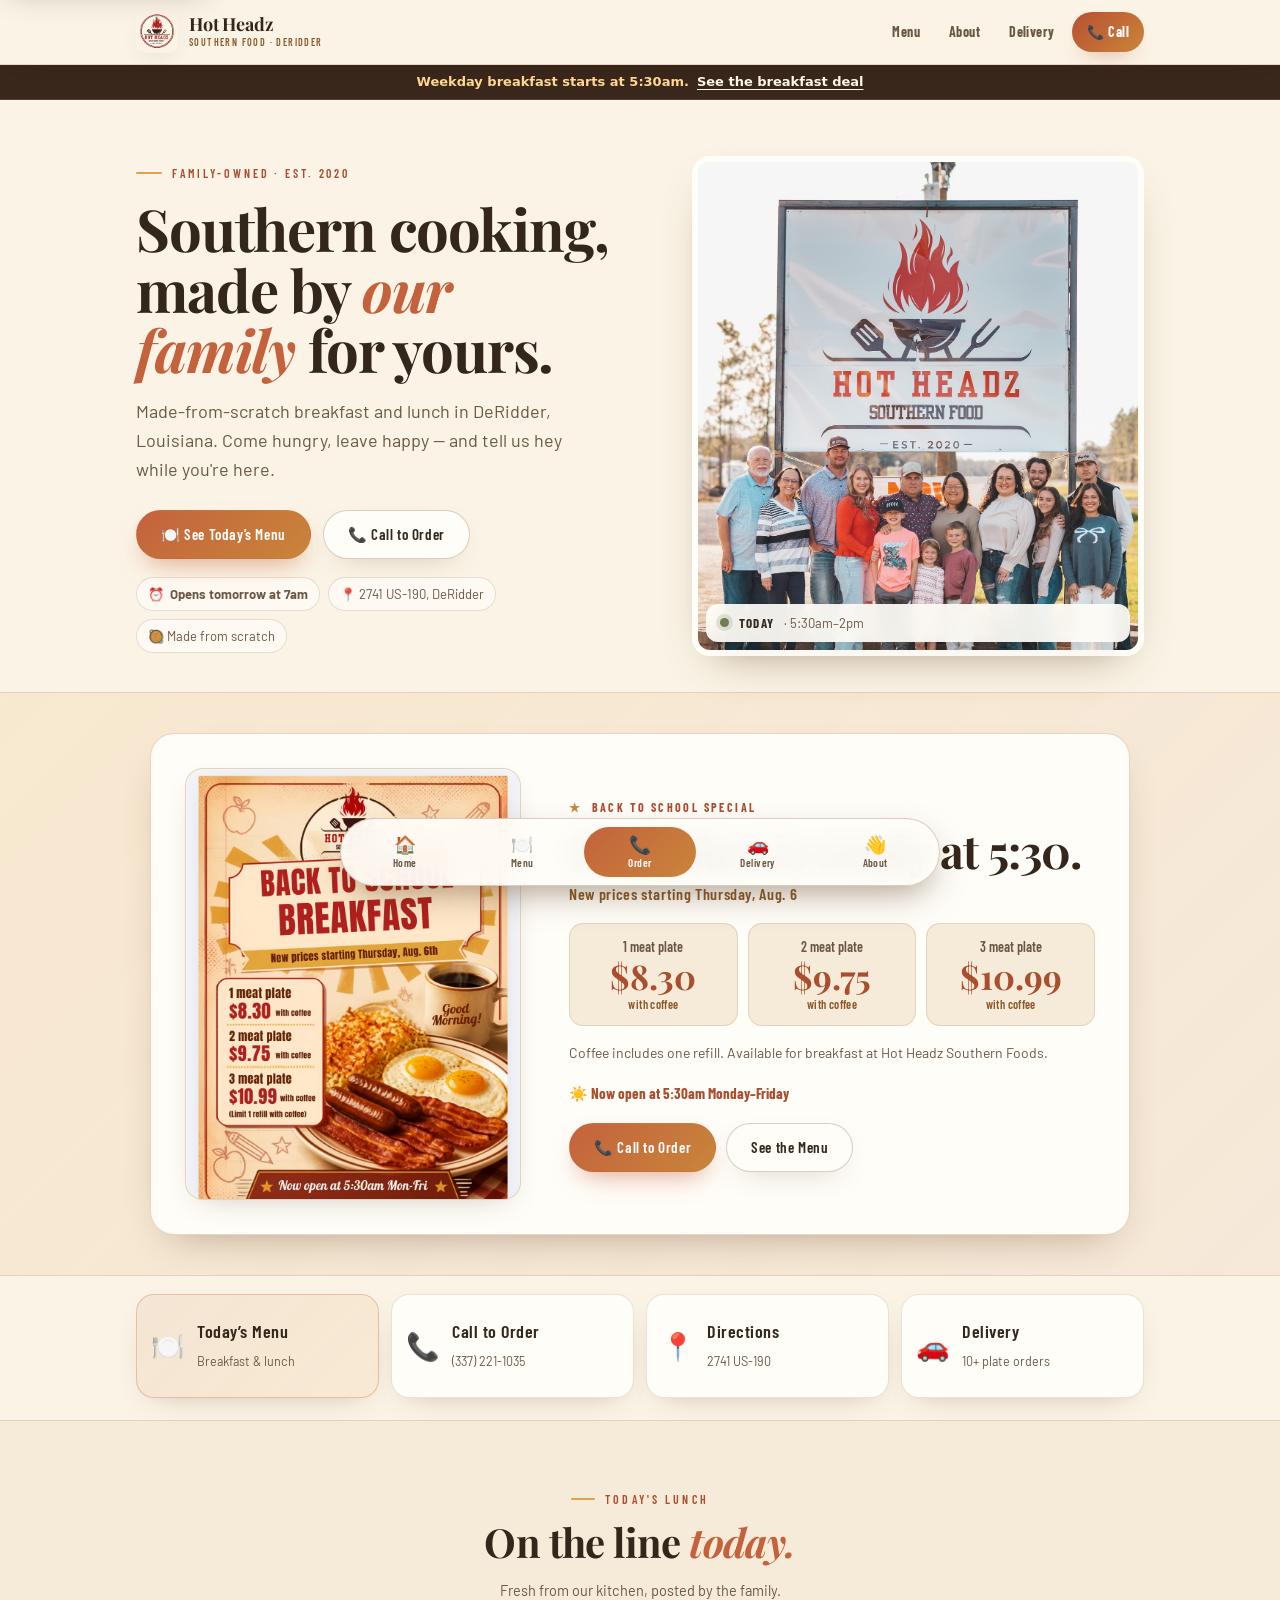
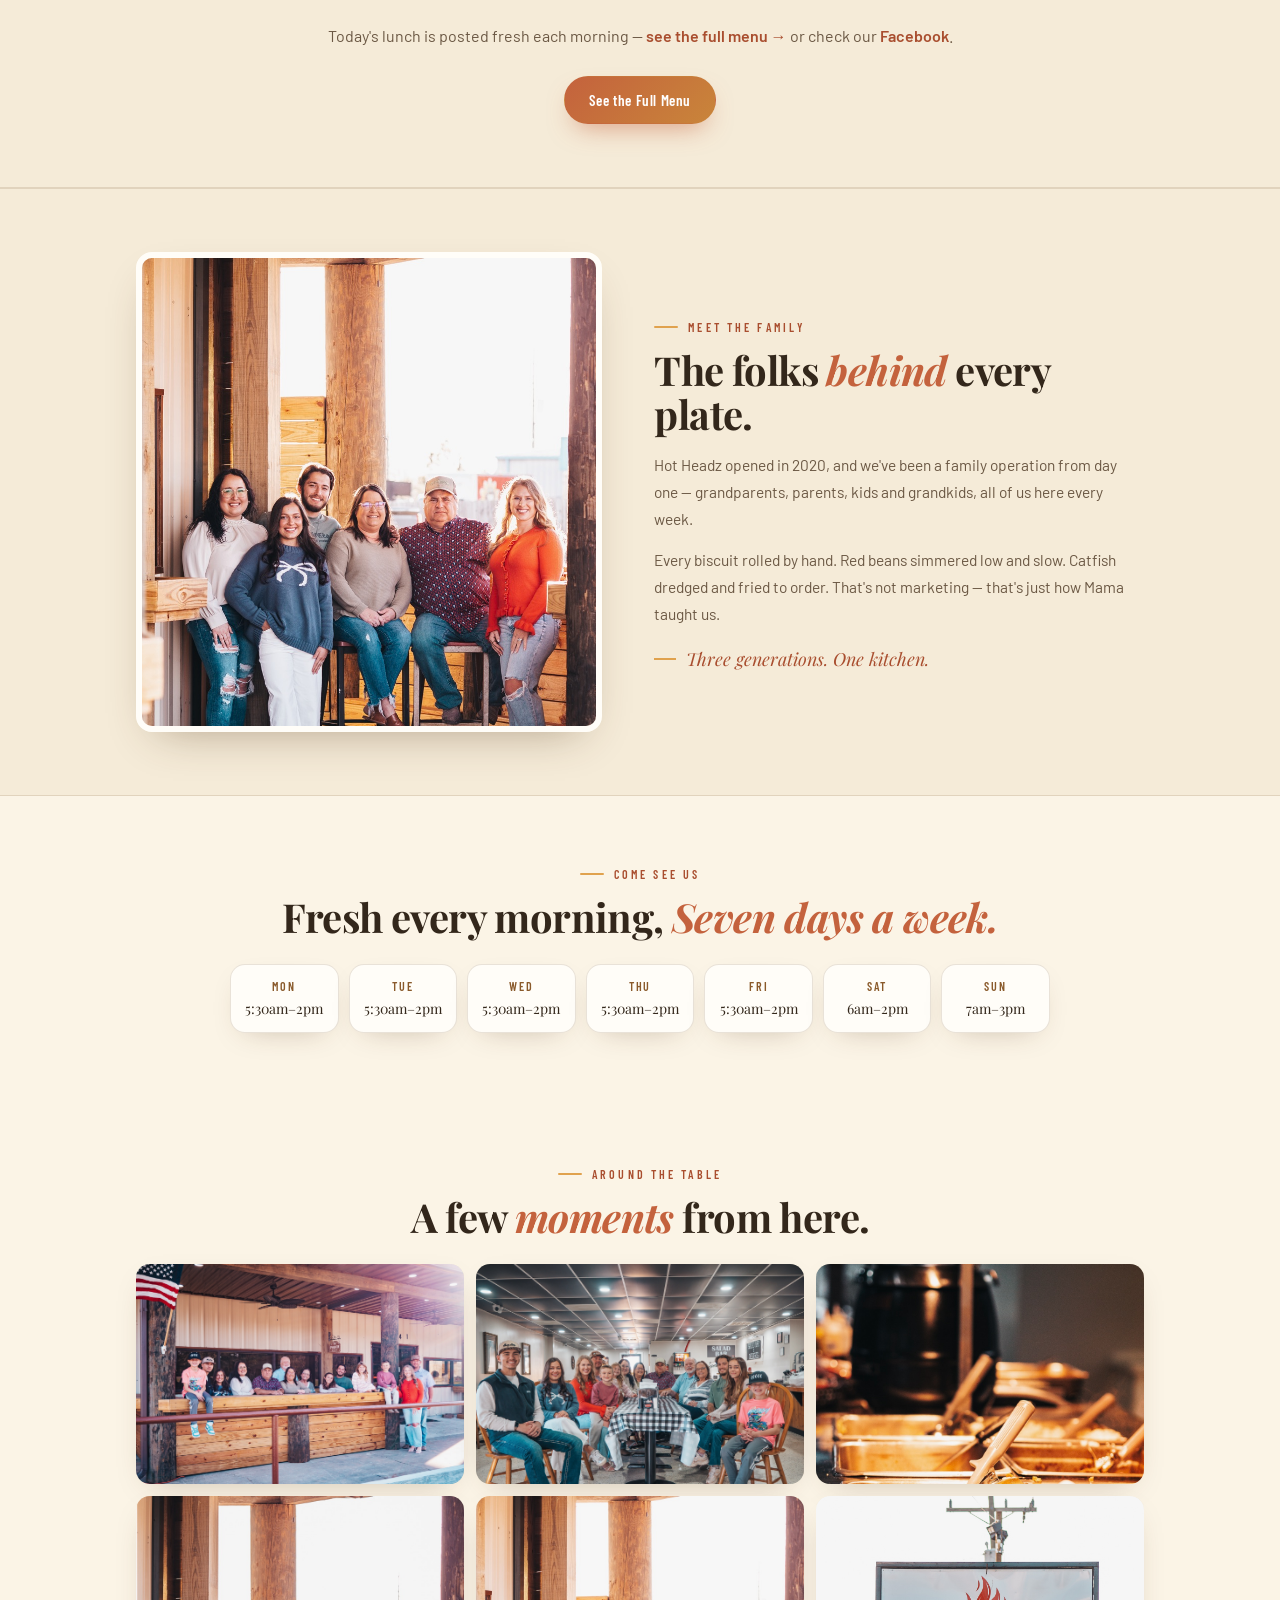
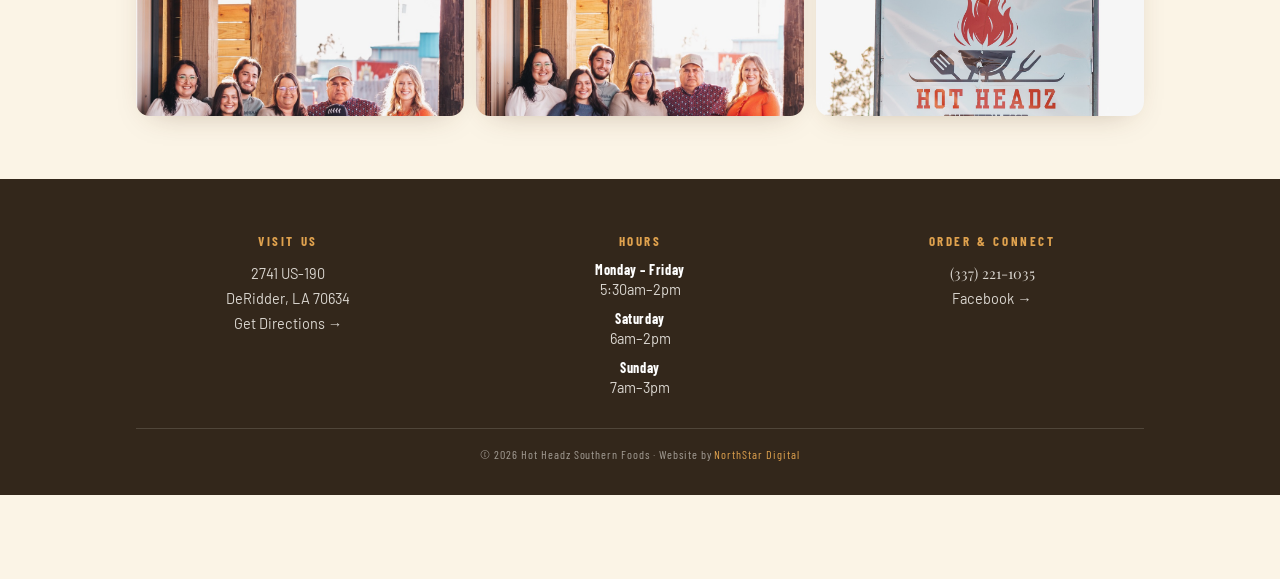
==== index.html @ 1d47f949 "Load finalized shared site styles" ====
<!DOCTYPE html>
<html lang="en">
<head>
<script src="/nsd-connect.js" data-client="fb272a86-5b9e-4199-9818-fa68efc5ccd6"></script>

<meta charset="UTF-8">
<meta name="viewport" content="width=device-width,initial-scale=1.0,viewport-fit=cover">

<title>Hot Headz Southern Foods | Breakfast & Lunch in DeRidder, LA</title>
<meta name="description" content="Family-owned Southern breakfast and lunch in DeRidder, LA. Open weekdays at 5:30am. View today’s menu or call (337) 221-1035.">
<meta name="robots" content="index, follow, max-snippet:-1, max-image-preview:large">
<link rel="canonical" href="https://www.hotheadzsouthernfoods.com/">

<meta property="og:type" content="website">
<meta property="og:site_name" content="Hot Headz Southern Foods">
<meta property="og:title" content="Hot Headz Southern Foods · DeRidder, LA">
<meta property="og:description" content="Made-from-scratch Southern breakfast and lunch. Family-owned since 2020.">
<meta property="og:url" content="https://www.hotheadzsouthernfoods.com/">
<meta property="og:image" content="https://www.hotheadzsouthernfoods.com/images/Hotheadzshare.png">

<link rel="icon" type="image/png" href="/images/HotHeadzLogo.png?v=2">
<meta name="theme-color" content="#fbf4e6">
<meta name="color-scheme" content="light only">

<script type="application/ld+json">
{
  "@context":"https://schema.org",
  "@type":"Restaurant",
  "@id":"https://www.hotheadzsouthernfoods.com/#restaurant",
  "name":"Hot Headz Southern Foods",
  "url":"https://www.hotheadzsouthernfoods.com/",
  "telephone":"+1-337-221-1035",
  "image":"https://www.hotheadzsouthernfoods.com/images/family-hero.jpg",
  "priceRange":"$$",
  "servesCuisine":["Southern","Cajun","American Breakfast"],
  "address":{"@type":"PostalAddress","streetAddress":"2741 US-190","addressLocality":"DeRidder","addressRegion":"LA","postalCode":"70634","addressCountry":"US"},
  "openingHoursSpecification":[{"@type":"OpeningHoursSpecification","dayOfWeek":["Monday","Tuesday","Wednesday","Thursday","Friday"],"opens":"05:30","closes":"14:00"},{"@type":"OpeningHoursSpecification","dayOfWeek":["Saturday"],"opens":"06:00","closes":"14:00"},{"@type":"OpeningHoursSpecification","dayOfWeek":["Sunday"],"opens":"07:00","closes":"15:00"}]
}
</script>

<link href="https://fonts.googleapis.com/css2?family=Playfair+Display:ital,wght@0,400;0,600;0,700;1,400&family=Barlow+Condensed:wght@400;500;600;700&family=Barlow:wght@300;400;500;600&display=swap" rel="stylesheet">

<style>
*,*::before,*::after{box-sizing:border-box;margin:0;padding:0;-webkit-tap-highlight-color:transparent;}
:root{
  /* Warm & light palette */
  --cream:#fbf4e6;        /* page background */
  --cream-2:#f5ebd8;      /* alt band */
  --paper:#fffdf8;        /* cards */
  --ink:#33271b;          /* primary text (deep charcoal-brown) */
  --ink-soft:#6b5844;     /* secondary text */
  --ink-faint:#a8967e;    /* muted placeholder */
  --wood:#8a5a2b;         /* warm wood */
  --honey:#e0a24e;        /* honey accent */
  --honey-deep:#c9853a;
  --terra:#c4623d;        /* soft terracotta (the "warm, not fiery" accent) */
  --terra-deep:#a94e2f;
  --leaf:#6f7d52;         /* muted southern green */
  --line:rgba(120,86,52,.16);
  --line-2:rgba(120,86,52,.28);
  --shadow:0 18px 44px -22px rgba(80,50,20,.45);
  --shadow-soft:0 10px 30px -16px rgba(80,50,20,.35);
  --serif:'Playfair Display',Georgia,serif;
  --cond:'Barlow Condensed',sans-serif;
  --body:'Barlow',sans-serif;
  --ease:cubic-bezier(.16,1,.3,1);
}
html{color-scheme:light only;}
html,body{background:var(--cream);color:var(--ink);font-family:var(--body);min-height:100vh;overflow-x:hidden;-webkit-font-smoothing:antialiased;}
body{padding-bottom:84px;} /* room for sticky bottom dock */
img{max-width:100%;display:block;}
a{color:inherit;text-decoration:none;}
em{font-style:italic;color:var(--terra);}
::selection{background:var(--honey);color:var(--ink);}

/* uniform clean background — identical on every screen size (no viewport-scaled tint) */
.warmth{display:none;}

main{position:relative;z-index:5;}
.wrap{max-width:1080px;margin:0 auto;padding:0 clamp(18px,4vw,36px);}

/* ─── STICKY TOP BAR ─── */
.topbar{position:sticky;top:0;z-index:40;background:rgba(251,244,230,.86);backdrop-filter:blur(12px);border-bottom:1px solid var(--line);}
.topbar-in{display:flex;align-items:center;justify-content:space-between;gap:14px;max-width:1080px;margin:0 auto;padding:10px clamp(18px,4vw,36px);}
.brand{display:flex;align-items:center;gap:11px;}
.brand img{width:38px;height:38px;border-radius:10px;object-fit:cover;box-shadow:var(--shadow-soft);}
.brand-name{font-family:var(--serif);font-weight:700;font-size:18px;color:var(--ink);letter-spacing:-.01em;line-height:1;}
.brand-sub{font-family:var(--cond);font-weight:500;font-size:11px;letter-spacing:.18em;text-transform:uppercase;color:var(--wood);margin-top:2px;}
.topnav{display:flex;align-items:center;gap:8px;}
.topnav a{font-family:var(--cond);font-weight:600;font-size:14px;letter-spacing:.04em;color:var(--ink-soft);padding:8px 12px;border-radius:99px;transition:all .2s var(--ease);}
.topnav a:hover{color:var(--terra-deep);background:rgba(196,98,61,.08);}
.topnav a.cta{background:linear-gradient(135deg,var(--terra),var(--honey-deep));color:#fff;box-shadow:var(--shadow-soft);}
.topnav a.cta:hover{filter:brightness(1.05);transform:translateY(-1px);}
@media(max-width:680px){.topnav a.ghost{display:none;}.brand-sub{display:none;}}

/* ─── HERO ─── */
.hero{padding:clamp(30px,6vh,64px) 0 clamp(20px,4vh,36px);}
.hero-grid{display:grid;grid-template-columns:1.05fr .95fr;gap:clamp(28px,5vw,56px);align-items:center;}
.eyebrow{display:inline-flex;align-items:center;gap:10px;font-family:var(--cond);font-weight:600;font-size:12px;letter-spacing:.24em;text-transform:uppercase;color:var(--terra-deep);margin-bottom:18px;}
.eyebrow::before{content:'';width:26px;height:2px;border-radius:2px;background:var(--honey);}
.hero h1{font-family:var(--serif);font-weight:700;font-size:clamp(34px,5.2vw,58px);line-height:1.04;letter-spacing:-.02em;color:var(--ink);margin-bottom:18px;}
.hero h1 em{color:var(--terra);}
.hero p.lede{font-size:clamp(15px,1.5vw,18px);font-weight:400;color:var(--ink-soft);line-height:1.6;max-width:46ch;margin-bottom:26px;}
.hero-cta{display:flex;flex-wrap:wrap;gap:12px;}
.btn{display:inline-flex;align-items:center;justify-content:center;gap:9px;padding:14px 24px;border-radius:99px;font-family:var(--cond);font-weight:600;font-size:15px;letter-spacing:.04em;transition:all .22s var(--ease);border:1.5px solid transparent;}
.btn.primary{background:linear-gradient(135deg,var(--terra),var(--honey-deep));color:#fff;box-shadow:0 12px 26px -10px rgba(196,98,61,.6);}
.btn.primary:hover{transform:translateY(-2px);box-shadow:0 16px 32px -10px rgba(196,98,61,.7);}
.btn.ghost{background:var(--paper);color:var(--ink);border-color:var(--line-2);box-shadow:var(--shadow-soft);}
.btn.ghost:hover{border-color:var(--terra);color:var(--terra-deep);transform:translateY(-2px);}
.hero-photo{position:relative;}
.hero-photo .frame{position:relative;border-radius:18px;overflow:hidden;background:linear-gradient(135deg,var(--cream-2),#efe2c8);height:clamp(360px,42vw,500px);box-shadow:var(--shadow);border:6px solid var(--paper);}
.hero-photo .frame img{width:100%;height:100%;object-fit:cover;}
.hero-photo .badge{position:absolute;bottom:14px;left:14px;right:14px;display:flex;align-items:center;gap:10px;background:rgba(255,253,248,.92);backdrop-filter:blur(8px);border-radius:12px;padding:11px 14px;box-shadow:var(--shadow-soft);}
.hero-photo .badge .dot{width:9px;height:9px;border-radius:50%;background:var(--leaf);box-shadow:0 0 0 4px rgba(111,125,82,.18);flex:0 0 auto;}
.hero-photo .badge b{font-family:var(--cond);font-weight:700;font-size:13px;letter-spacing:.1em;text-transform:uppercase;color:var(--ink);}
.hero-photo .badge span{font-size:13px;color:var(--ink-soft);}
@media(max-width:760px){.hero-grid{grid-template-columns:1fr;gap:26px;text-align:center;}.eyebrow{justify-content:center;}.hero p.lede{margin-left:auto;margin-right:auto;}.hero-cta{justify-content:center;}.hero-photo .frame{max-width:360px;margin:0 auto;}}

/* ─── BACK TO SCHOOL BREAKFAST ─── */
.school-promo{padding:clamp(22px,4vh,42px) 0;background:linear-gradient(135deg,rgba(224,162,78,.14),rgba(196,98,61,.08));border-top:1px solid var(--line);border-bottom:1px solid var(--line);}
.school-promo-card{display:grid;grid-template-columns:minmax(240px,.78fr) minmax(0,1.22fr);gap:clamp(24px,4vw,48px);align-items:center;max-width:1020px;margin:0 auto;background:var(--paper);border:1px solid rgba(196,98,61,.28);border-radius:24px;padding:clamp(18px,3vw,34px);box-shadow:var(--shadow);}
.school-promo-art{border-radius:18px;overflow:hidden;background:var(--cream-2);box-shadow:var(--shadow-soft);border:1px solid var(--line);}
.school-promo-art img{display:block;width:100%;height:auto;}
.school-promo-kicker{display:inline-flex;align-items:center;gap:9px;font-family:var(--cond);font-weight:700;font-size:12px;letter-spacing:.2em;text-transform:uppercase;color:var(--terra-deep);margin-bottom:12px;}
.school-promo-kicker::before{content:'★';color:var(--honey-deep);}
.school-promo-title{font-family:var(--serif);font-weight:700;font-size:clamp(30px,4vw,46px);line-height:1.04;letter-spacing:-.02em;color:var(--ink);margin-bottom:10px;}
.school-promo-start{font-family:var(--cond);font-weight:600;font-size:16px;letter-spacing:.04em;color:var(--wood);margin-bottom:20px;}
.school-promo-prices{list-style:none;display:grid;grid-template-columns:repeat(3,minmax(0,1fr));gap:10px;margin-bottom:16px;}
.school-promo-prices li{background:var(--cream-2);border:1px solid var(--line);border-radius:14px;padding:14px 10px;text-align:center;}
.school-promo-prices span{display:block;font-family:var(--cond);font-weight:600;font-size:14px;color:var(--ink-soft);}
.school-promo-prices strong{display:block;font-family:var(--serif);font-size:clamp(25px,3vw,34px);line-height:1.05;color:var(--terra-deep);margin:4px 0 2px;}
.school-promo-prices small{display:block;font-family:var(--cond);font-weight:600;font-size:12px;letter-spacing:.03em;color:var(--wood);}
.school-promo-note{font-size:14px;line-height:1.6;color:var(--ink-soft);margin-bottom:18px;}
.school-promo-hours{display:inline-flex;align-items:center;gap:8px;font-family:var(--cond);font-weight:700;font-size:15px;color:var(--terra-deep);margin-bottom:20px;}
.school-promo-actions{display:flex;flex-wrap:wrap;gap:10px;}
@media(max-width:760px){.school-promo-card{grid-template-columns:1fr;text-align:center;}.school-promo-art{max-width:380px;margin:0 auto;}.school-promo-prices{grid-template-columns:1fr;}.school-promo-actions{justify-content:center;}.school-promo-hours{justify-content:center;}}

/* ─── QUICK ACTIONS (easy nav) ─── */
.quick{padding:clamp(18px,3vh,30px) 0;}
.quick-grid{display:grid;grid-template-columns:repeat(5,1fr);gap:12px;}
.quick-card{display:flex;flex-direction:column;align-items:center;gap:8px;text-align:center;background:var(--paper);border:1px solid var(--line);border-radius:16px;padding:18px 10px;box-shadow:var(--shadow-soft);transition:all .22s var(--ease);}
.quick-card:hover{transform:translateY(-3px);border-color:var(--honey);box-shadow:var(--shadow);}
.quick-ic{font-size:26px;line-height:1;}
.quick-tx{font-family:var(--cond);font-weight:600;font-size:14px;letter-spacing:.03em;color:var(--ink);}
.quick-card.feature{background:linear-gradient(135deg,rgba(196,98,61,.1),rgba(224,162,78,.12));border-color:rgba(196,98,61,.3);}
@media(max-width:760px){.quick-grid{grid-template-columns:repeat(3,1fr);}}
@media(max-width:420px){.quick-grid{grid-template-columns:repeat(2,1fr);}}

/* ─── SECTION HELPERS ─── */
.band{padding:clamp(42px,7vh,78px) 0;}
.band.alt{background:var(--cream-2);border-top:1px solid var(--line);border-bottom:1px solid var(--line);}
.section-eye{display:inline-flex;align-items:center;gap:10px;font-family:var(--cond);font-weight:600;font-size:12px;letter-spacing:.26em;text-transform:uppercase;color:var(--terra-deep);margin-bottom:14px;}
.section-eye::before{content:'';width:24px;height:2px;border-radius:2px;background:var(--honey);}
.section-h{font-family:var(--serif);font-weight:700;font-size:clamp(26px,3.6vw,40px);line-height:1.08;letter-spacing:-.015em;color:var(--ink);margin-bottom:16px;}
.section-h em{color:var(--terra);}

/* ─── MEET THE FAMILY ─── */
.family-grid{display:grid;grid-template-columns:1fr 1.05fr;gap:clamp(28px,5vw,52px);align-items:center;}
.photo-frame{position:relative;border-radius:16px;overflow:hidden;background:linear-gradient(135deg,var(--cream-2),#efe2c8);height:clamp(360px,40vw,480px);box-shadow:var(--shadow);border:6px solid var(--paper);}
.photo-frame img{width:100%;height:100%;object-fit:cover;}
.family-body p{font-size:15.5px;color:var(--ink-soft);line-height:1.75;margin-bottom:14px;}
.family-tag{display:inline-flex;align-items:center;gap:10px;margin-top:6px;font-family:var(--serif);font-style:italic;font-size:18px;color:var(--terra-deep);}
.family-tag::before{content:'';width:22px;height:2px;background:var(--honey);}
@media(max-width:760px){.family-grid{grid-template-columns:1fr;gap:26px;text-align:center;}.section-eye{justify-content:center;}.photo-frame{max-width:340px;margin:0 auto;}.family-tag{justify-content:center;}}

/* ─── HOURS ─── */
.hours-head{text-align:center;margin-bottom:26px;}
.hours-head .section-eye{justify-content:center;}
.hours-grid{display:grid;grid-template-columns:repeat(7,1fr);gap:10px;max-width:820px;margin:0 auto;}
.hcell{background:var(--paper);border:1px solid var(--line);border-radius:13px;padding:14px 6px;text-align:center;box-shadow:var(--shadow-soft);}
.hcell .d{font-family:var(--cond);font-weight:600;font-size:12px;letter-spacing:.16em;text-transform:uppercase;color:var(--wood);margin-bottom:6px;}
.hcell .t{font-family:var(--serif);font-size:15px;color:var(--ink);}
.hcell.closed{background:transparent;box-shadow:none;}
.hcell.closed .t{color:var(--ink-faint);}
@media(max-width:680px){.hours-grid{grid-template-columns:repeat(2,1fr);}}

/* ─── MENU PREVIEW ─── */
.preview-head{text-align:center;max-width:560px;margin:0 auto 34px;}
.preview-head .section-eye{justify-content:center;}
.preview-grid{display:grid;grid-template-columns:repeat(auto-fit,minmax(230px,1fr));gap:16px;}
.dish{background:var(--paper);border:1px solid var(--line);border-radius:16px;padding:22px;box-shadow:var(--shadow-soft);transition:all .25s var(--ease);}
.dish:hover{transform:translateY(-3px);border-color:var(--honey);box-shadow:var(--shadow);}
.dish .ic{font-size:28px;margin-bottom:12px;display:block;}
.dish h3{font-family:var(--serif);font-weight:600;font-size:20px;color:var(--ink);margin-bottom:6px;}
.dish h3 em{color:var(--terra);}
.dish p{font-size:13.5px;color:var(--ink-soft);line-height:1.6;}
.dish .pill{display:inline-block;margin-top:12px;font-family:var(--cond);font-weight:600;font-size:11px;letter-spacing:.14em;text-transform:uppercase;color:var(--terra-deep);background:rgba(196,98,61,.1);border:1px solid rgba(196,98,61,.28);padding:4px 10px;border-radius:99px;}
.preview-cta{text-align:center;margin-top:30px;}
/* Today's specials (live) */
.specials-wrap{display:grid;grid-template-columns:1fr 1fr;gap:16px;max-width:880px;margin:0 auto;}
.spec-col{background:var(--paper);border:1px solid var(--line);border-radius:16px;padding:24px;box-shadow:var(--shadow-soft);}
.spec-col h3{font-family:var(--cond);font-weight:700;font-size:13px;letter-spacing:.18em;text-transform:uppercase;color:var(--terra-deep);margin-bottom:14px;display:flex;align-items:center;gap:8px;}
.spec-col ul{list-style:none;}
.spec-col li{font-family:var(--serif);font-size:17px;color:var(--ink);padding:8px 0;border-bottom:1px solid var(--line);}
.spec-col li:last-child{border-bottom:none;}
.spec-col li small{display:block;font-family:var(--body);font-size:12.5px;color:var(--ink-soft);margin-top:2px;}
.spec-crawfish{grid-column:1/-1;text-align:center;margin-top:4px;font-family:var(--cond);font-weight:700;letter-spacing:.06em;color:var(--terra-deep);background:rgba(196,98,61,.1);border:1px solid rgba(196,98,61,.28);border-radius:99px;padding:10px 16px;}
@media(max-width:680px){.specials-wrap{grid-template-columns:1fr;}}

/* ─── GALLERY ─── */
.gallery{display:grid;grid-template-columns:repeat(3,1fr);gap:12px;}
.gtile{position:relative;border-radius:14px;overflow:hidden;background:linear-gradient(135deg,var(--cream-2),#efe2c8);box-shadow:var(--shadow-soft);height:clamp(150px,20vw,220px);}
.gtile img{width:100%;height:100%;object-fit:cover;transition:transform .6s var(--ease);}
.gtile:hover img{transform:scale(1.06);}
@media(max-width:760px){.gallery{grid-template-columns:repeat(2,1fr);}}

/* ─── FOOTER ─── */
.foot{background:var(--ink);color:rgba(255,253,248,.86);padding:clamp(36px,6vh,56px) 0 26px;}
.foot-grid{display:grid;grid-template-columns:repeat(3,1fr);gap:clamp(24px,4vw,48px);text-align:center;}
.foot-col h4{font-family:var(--cond);font-weight:700;font-size:13px;letter-spacing:.2em;text-transform:uppercase;color:var(--honey);margin-bottom:12px;}
.foot-col p,.foot-col a{font-size:14.5px;line-height:1.7;color:rgba(255,253,248,.82);}
.hours-stack{display:grid;gap:10px;justify-items:center;}
.hours-block{display:grid;gap:1px;text-align:center;}
.hours-block strong{display:block;font-family:var(--cond);font-size:14px;font-weight:700;letter-spacing:.04em;color:inherit;}
.hours-block span{display:block;font-size:14.5px;line-height:1.45;color:inherit;}
.foot .hours-block strong{color:#fff;}
.foot .hours-block span{color:rgba(255,253,248,.82);}
.foot-col a:hover{color:var(--honey);}
.foot-phone{font-family:var(--serif);font-size:20px;color:#fff;}
.foot-bottom{border-top:1px solid rgba(255,253,248,.14);margin-top:30px;padding-top:18px;text-align:center;font-family:var(--cond);font-size:12px;letter-spacing:.08em;color:rgba(255,253,248,.55);}
.foot-bottom a{color:var(--honey);}
@media(max-width:680px){.foot-grid{grid-template-columns:1fr;gap:26px;}}

/* ─── STICKY BOTTOM DOCK (always-visible nav) ─── */
.dock{position:fixed;left:50%;bottom:14px;transform:translateX(-50%);z-index:50;display:flex;gap:6px;width:min(600px,calc(100vw - 24px));background:rgba(255,253,248,.92);backdrop-filter:blur(14px);border:1px solid var(--line-2);border-radius:99px;padding:8px;box-shadow:0 14px 34px -10px rgba(80,50,20,.5);}
.dock a{flex:1 1 0;display:flex;flex-direction:column;align-items:center;gap:3px;padding:8px 4px;border-radius:99px;color:var(--ink-soft);transition:all .18s var(--ease);min-width:0;}
.dock a:hover{background:rgba(196,98,61,.08);color:var(--terra-deep);}
.dock a.cta{background:linear-gradient(135deg,var(--terra),var(--honey-deep));color:#fff;}
.dock .ic{font-size:18px;line-height:1;}
.dock .tx{font-family:var(--cond);font-weight:600;font-size:11px;letter-spacing:.04em;white-space:nowrap;}
@media(max-width:380px){.dock .tx{font-size:10px;}}

/* page-load rise */
@keyframes rise{from{opacity:0;transform:translateY(14px);}to{opacity:1;transform:translateY(0);}}
.hero .eyebrow{animation:rise .8s var(--ease) .05s both;}
.hero h1{animation:rise .9s var(--ease) .15s both;}
.hero p.lede{animation:rise .9s var(--ease) .28s both;}
.hero-cta{animation:rise .9s var(--ease) .4s both;}
.hero-photo{animation:rise 1s var(--ease) .2s both;}
@media(prefers-reduced-motion:reduce){*{animation:none!important;transition:none!important;}}
</style>
<link rel="manifest" href="/manifest.webmanifest">
<link rel="stylesheet" href="/site-refresh.css?v=20260805b">
<script defer src="/site-refresh.js?v=20260805"></script>
</head>
<body class="hh-refresh hh-home">

<a class="hh-skip-link" href="#mainContent">Skip to main content</a>
<div class="warmth" aria-hidden="true"></div>

<!-- ─── TOP BAR ─── -->
<header class="topbar">
  <div class="topbar-in">
    <a class="brand" href="/" aria-label="Hot Headz Southern Foods home">
      <img src="/images/HotHeadzLogo.png?v=2" alt="Hot Headz logo">
      <span>
        <span class="brand-name">Hot Headz</span>
        <span class="brand-sub">Southern Food · DeRidder</span>
      </span>
    </a>
    <nav class="topnav" aria-label="Primary">
      <a class="ghost" href="/menu">Menu</a>
      <a class="ghost" href="/about">About</a>
      <a class="ghost" href="/delivery">Delivery</a>
      <a class="cta" href="tel:+13372211035">📞 Call</a>
    </nav>
  </div>
</header>
<div class="hh-announcement" role="status"><strong>Weekday breakfast starts at 5:30am.</strong> <a href="/menu">See the breakfast deal</a></div>

<main id="mainContent">

  <!-- ─── HERO ─── -->
  <section class="hero">
    <div class="wrap hero-grid">
      <div class="hero-copy">
        <span class="eyebrow">Family-Owned · Est. 2020</span>
        <h1>Southern cooking,<br>made by <em>our family</em> for yours.</h1>
        <p class="lede">Made-from-scratch breakfast and lunch in DeRidder, Louisiana. Come hungry, leave happy — and tell us hey while you're here.</p>
        <div class="hero-cta">
          <a class="btn primary" href="/menu">🍽️ See Today’s Menu</a>
          <a class="btn ghost" href="tel:+13372211035">📞 Call to Order</a>
        </div>
        <div class="hero-trust" aria-label="Restaurant details">
          <span>⏰ <b data-hh-status>Open weekdays at 5:30am</b></span>
          <span>📍 2741 US-190, DeRidder</span>
          <span>🥘 Made from scratch</span>
        </div>
      </div>
      <div class="hero-photo">
        <div class="frame">
          <img src="/images/family-hero.jpg?v=2" alt="The Hot Headz family together in front of their Southern Food sign in DeRidder, Louisiana" loading="eager">
        </div>
        <div class="badge">
          <span class="dot"></span>
          <b id="badgeLabel">Today</b>
          <span id="badgeHours">· 5:30am–2pm</span>
        </div>
      </div>
    </div>
  </section>

  <!-- ─── BACK TO SCHOOL BREAKFAST ─── -->
  <section class="school-promo" data-hh-promo="backToSchoolBreakfast" aria-labelledby="schoolPromoTitle">
    <div class="wrap">
      <div class="school-promo-card">
        <figure class="school-promo-art">
          <img src="/images/back-to-school-breakfast.svg?v=1" alt="Back to School Breakfast at Hot Headz: one meat plate $8.30, two meat plate $9.75, or three meat plate $10.99, each with coffee" loading="eager">
        </figure>
        <div class="school-promo-copy">
          <span class="school-promo-kicker">Back to School Special</span>
          <h2 class="school-promo-title" id="schoolPromoTitle">Breakfast is ready at 5:30.</h2>
          <p class="school-promo-start">New prices starting <time datetime="2026-08-06">Thursday, Aug. 6</time></p>
          <ul class="school-promo-prices" aria-label="Back to School Breakfast prices">
            <li><span>1 meat plate</span><strong>$8.30</strong><small>with coffee</small></li>
            <li><span>2 meat plate</span><strong>$9.75</strong><small>with coffee</small></li>
            <li><span>3 meat plate</span><strong>$10.99</strong><small>with coffee</small></li>
          </ul>
          <p class="school-promo-note">Coffee includes one refill. Available for breakfast at Hot Headz Southern Foods.</p>
          <p class="school-promo-hours">☀️ Now open at 5:30am Monday–Friday</p>
          <div class="school-promo-actions">
            <a class="btn primary" href="tel:+13372211035">📞 Call to Order</a>
            <a class="btn ghost" href="/menu">See the Menu</a>
          </div>
        </div>
      </div>
    </div>
  </section>

  <!-- ─── QUICK ACTIONS ─── -->
  <section class="quick" aria-label="Quick actions">
    <div class="wrap quick-grid">
      <a class="quick-card feature" href="/menu"><span class="quick-ic">🍽️</span><span class="quick-tx">Today’s Menu</span><span class="quick-sub">Breakfast & lunch</span></a>
      <a class="quick-card" href="tel:+13372211035"><span class="quick-ic">📞</span><span class="quick-tx">Call to Order</span><span class="quick-sub">(337) 221-1035</span></a>
      <a class="quick-card" href="https://maps.google.com/?q=2741+US-190+DeRidder+LA+70634" target="_blank" rel="noopener"><span class="quick-ic">📍</span><span class="quick-tx">Directions</span><span class="quick-sub">2741 US-190</span></a>
      <a class="quick-card" href="/delivery"><span class="quick-ic">🚗</span><span class="quick-tx">Delivery</span><span class="quick-sub">10+ plate orders</span></a>
    </div>
  </section>

  <!-- ─── TODAY'S SPECIALS (live from Supabase lunch_dates) ─── -->
  <section class="band alt">
    <div class="wrap">
      <div class="preview-head">
        <span class="section-eye" id="specialsEyebrow">Today's Lunch</span>
        <h2 class="section-h">On the line <em>today.</em></h2>
        <p id="specialsDate" style="color:var(--ink-soft);font-size:14.5px;line-height:1.6;">Fresh from our kitchen, posted by the family.</p>
      </div>
      <div id="specials" class="specials-wrap">
        <p class="spec-loading" style="grid-column:1/-1;text-align:center;color:var(--ink-soft);">Loading today's specials… <a href="/menu" style="color:var(--terra-deep);font-weight:600;">see the full menu →</a></p>
      </div>
      <div class="preview-cta"><a class="btn primary" href="/menu">See the Full Menu</a></div>
    </div>
  </section>

  <!-- ─── MEET THE FAMILY ─── -->
  <section class="band alt">
    <div class="wrap family-grid">
      <div class="photo-frame">
        <img src="/images/family-owners.jpg?v=2" alt="The family owners of Hot Headz Southern Foods" loading="lazy">
      </div>
      <div class="family-text">
        <span class="section-eye">Meet the Family</span>
        <h2 class="section-h">The folks <em>behind</em> every plate.</h2>
        <div class="family-body">
          <p>Hot Headz opened in 2020, and we've been a family operation from day one — grandparents, parents, kids and grandkids, all of us here every week.</p>
          <p>Every biscuit rolled by hand. Red beans simmered low and slow. Catfish dredged and fried to order. That's not marketing — that's just how Mama taught us.</p>
        </div>
        <span class="family-tag">Three generations. One kitchen.</span>
      </div>
    </div>
  </section>

  <!-- ─── HOURS ─── -->
  <section class="band">
    <div class="wrap">
      <div class="hours-head">
        <span class="section-eye">Come See Us</span>
        <h2 class="section-h">Fresh every morning, <em>Seven days a week.</em></h2>
      </div>
      <div class="hours-grid" id="hoursGrid">
        <div class="hcell"><div class="d">Mon</div><div class="t">5:30am–2pm</div></div>
        <div class="hcell"><div class="d">Tue</div><div class="t">5:30am–2pm</div></div>
        <div class="hcell"><div class="d">Wed</div><div class="t">5:30am–2pm</div></div>
        <div class="hcell"><div class="d">Thu</div><div class="t">5:30am–2pm</div></div>
        <div class="hcell"><div class="d">Fri</div><div class="t">5:30am–2pm</div></div>
        <div class="hcell"><div class="d">Sat</div><div class="t">6am–2pm</div></div>
        <div class="hcell"><div class="d">Sun</div><div class="t">7am–3pm</div></div>
      </div>
    </div>
  </section>

  <!-- ─── GALLERY ─── -->
  <section class="band">
    <div class="wrap">
      <div class="hours-head">
        <span class="section-eye">Around the Table</span>
        <h2 class="section-h">A few <em>moments</em> from here.</h2>
      </div>
      <div class="gallery">
        <div class="gtile"><img src="/images/family-porch.jpg?v=2" alt="The Hot Headz family gathered on the porch with the American flag" loading="lazy"></div>
        <div class="gtile"><img src="/images/interior-dining.jpg?v=2" alt="Family gathered at a table inside the Hot Headz dining room" loading="lazy"></div>
        <div class="gtile"><img src="/images/food-buffet.jpg?v=2" alt="The Hot Headz buffet line of fresh Southern food" loading="lazy"></div>
        <div class="gtile"><img src="/images/family-group.jpg?v=2" alt="The family under the Hot Headz porch in the evening light" loading="lazy"></div>
        <div class="gtile"><img src="/images/family-owners.jpg?v=2" alt="The owners of Hot Headz" loading="lazy"></div>
        <div class="gtile"><img src="/images/family-hero.jpg?v=2" alt="The whole family at the Hot Headz sign" loading="lazy"></div>
      </div>
    </div>
  </section>

  <!-- ─── FOOTER ─── -->
  <footer class="foot">
    <div class="wrap">
      <div class="foot-grid">
        <div class="foot-col">
          <h4>Visit Us</h4>
          <p>2741 US-190<br>DeRidder, LA 70634</p>
          <p><a href="https://maps.google.com/?q=2741+US-190+DeRidder+LA+70634" target="_blank" rel="noopener">Get Directions →</a></p>
        </div>
        <div class="foot-col">
          <h4>Hours</h4>
          <div id="footHours" class="hours-stack">
            <div class="hours-block"><strong>Monday – Friday</strong><span>5:30am–2pm</span></div>
            <div class="hours-block"><strong>Saturday</strong><span>6am–2pm</span></div>
            <div class="hours-block"><strong>Sunday</strong><span>7am–3pm</span></div>
          </div>
        </div>
        <div class="foot-col">
          <h4>Order &amp; Connect</h4>
          <p><a class="foot-phone" href="tel:+13372211035">(337) 221-1035</a></p>
          <p><a href="https://www.facebook.com/people/Hot-Headz-Southern-Foods/100064025473003/" target="_blank" rel="noopener">Facebook →</a></p>
        </div>
      </div>
      <div class="foot-bottom">© <span id="hhSecret" data-hh-year>2026</span> Hot Headz Southern Foods · Website by <a href="https://www.northstardigitalweb.com" target="_blank" rel="noopener">NorthStar Digital</a></div>
    </div>
  </footer>

</main>

<!-- ─── STICKY BOTTOM DOCK ─── -->
<nav class="dock" aria-label="Quick navigation">
  <a href="/"><span class="ic">🏠</span><span class="tx">Home</span></a>
  <a href="/menu"><span class="ic">🍽️</span><span class="tx">Menu</span></a>
  <a class="cta" href="tel:+13372211035"><span class="ic">📞</span><span class="tx">Order</span></a>
  <a href="/delivery"><span class="ic">🚗</span><span class="tx">Delivery</span></a>
  <a href="/about"><span class="ic">👋</span><span class="tx">About</span></a>
</nav>

<!-- Live hours from Supabase (single source of truth — edited in the fb-editor) -->
<script>
(function(){
  var URL="https://zgqjzgonwvkxfbdseieg.supabase.co/rest/v1/menu_defaults?key=eq.hours&select=value";
  var KEY="eyJhbGciOiJIUzI1NiIsInR5cCI6IkpXVCJ9.eyJpc3MiOiJzdXBhYmFzZSIsInJlZiI6InpncWp6Z29ud3ZreGZiZHNlaWVnIiwicm9sZSI6ImFub24iLCJpYXQiOjE3NzY1Njk4NTksImV4cCI6MjA5MjE0NTg1OX0.1mGtFUKumyQUgU0pO2CxIYSKLEuYEzspCGk9ncYYavk";
  var FULL=["Sunday","Monday","Tuesday","Wednesday","Thursday","Friday","Saturday"];
  var ORDER=["Monday","Tuesday","Wednesday","Thursday","Friday","Saturday","Sunday"];
  var ABBR={Monday:"Mon",Tuesday:"Tue",Wednesday:"Wed",Thursday:"Thu",Friday:"Fri",Saturday:"Sat",Sunday:"Sun"};
  function shortT(t){
    if(!t) return "";
    var m=String(t).trim().match(/^(\d{1,2})(?::(\d{2}))?\s*(AM|PM)$/i);
    if(!m) return t;
    return m[1]+(m[2]&&m[2]!=="00"?(":"+m[2]):"")+m[3].toLowerCase();
  }
  function val(w){return (!w||!w.open)?"Closed":(shortT(w.open)+"–"+shortT(w.close));}
  fetch(URL,{headers:{apikey:KEY,Authorization:"Bearer "+KEY}})
    .then(function(r){return r.json();})
    .then(function(d){
      var weekly=d&&d[0]&&d[0].value&&d[0].value.weekly;
      if(!weekly||!weekly.length) return;
      var byDay={}; weekly.forEach(function(w){byDay[w.day]=Object.assign({},w);});
      ["Monday","Tuesday","Wednesday","Thursday","Friday"].forEach(function(day){
        if(byDay[day]){
          byDay[day].open="5:30 AM";
          byDay[day].breakfast="5:30 AM – 10:30 AM";
        }
      });
      // 7-cell grid
      var grid=document.getElementById("hoursGrid");
      if(grid){
        grid.innerHTML=ORDER.map(function(day){
          var v=val(byDay[day]); var cl=(v==="Closed")?" closed":"";
          return '<div class="hcell'+cl+'"><div class="d">'+ABBR[day]+'</div><div class="t">'+v+'</div></div>';
        }).join("");
      }
      // footer: group consecutive identical days into ranges
      var fh=document.getElementById("footHours");
      if(fh){
        var groups=[],cur=null;
        ORDER.forEach(function(day){
          var v=val(byDay[day]);
          if(cur&&cur.v===v){cur.end=day;}
          else{cur={start:day,end:day,v:v};groups.push(cur);}
        });
        fh.innerHTML=groups.map(function(g){
          var label=g.start===g.end?g.start:(g.start+" – "+g.end);
          return '<div class="hours-block"><strong>'+label+'</strong><span>'+g.v+'</span></div>';
        }).join("");
      }
      // hero badge: today's hours
      var today=FULL[new Date().getDay()], tw=byDay[today];
      var bl=document.getElementById("badgeLabel"), bh=document.getElementById("badgeHours");
      if(bl&&bh){
        if(!tw||!tw.open){bl.textContent="Closed Today";bh.textContent="";}
        else{bl.textContent="Open Today";bh.textContent="· "+shortT(tw.open)+"–"+shortT(tw.close);}
      }
    }).catch(function(){/* keep static fallback */});
})();
</script>

<!-- Today's specials — live from Supabase (lunch_dates), set in the Menu Editor -->
<script>
(function(){
  var SB="https://zgqjzgonwvkxfbdseieg.supabase.co/rest/v1";
  var KEY="eyJhbGciOiJIUzI1NiIsInR5cCI6IkpXVCJ9.eyJpc3MiOiJzdXBhYmFzZSIsInJlZiI6InpncWp6Z29ud3ZreGZiZHNlaWVnIiwicm9sZSI6ImFub24iLCJpYXQiOjE3NzY1Njk4NTksImV4cCI6MjA5MjE0NTg1OX0.1mGtFUKumyQUgU0pO2CxIYSKLEuYEzspCGk9ncYYavk";
  var MO=["Jan","Feb","Mar","Apr","May","Jun","Jul","Aug","Sep","Oct","Nov","Dec"];
  var WD=["Sunday","Monday","Tuesday","Wednesday","Thursday","Friday","Saturday"];
  var d=new Date();
  var iso=d.getFullYear()+"-"+String(d.getMonth()+1).padStart(2,"0")+"-"+String(d.getDate()).padStart(2,"0");
  var wrap=document.getElementById("specials");
  function esc(s){return String(s||"").replace(/[&<>"]/g,function(c){return{"&":"&amp;","<":"&lt;",">":"&gt;",'"':"&quot;"}[c];});}
  function fallback(){ if(wrap) wrap.innerHTML='<p style="grid-column:1/-1;text-align:center;color:var(--ink-soft);">Today\'s lunch is posted fresh each morning — <a href="/menu" style="color:var(--terra-deep);font-weight:600;">see the full menu →</a> or check our <a href="https://www.facebook.com/people/Hot-Headz-Southern-Foods/100064025473003/" target="_blank" rel="noopener" style="color:var(--terra-deep);font-weight:600;">Facebook</a>.</p>'; }
  function col(title,icon,arr){
    if(!arr||!arr.length) return "";
    var li=arr.map(function(x){return "<li>"+esc(x.name)+(x.desc?"<small>"+esc(x.desc)+"</small>":"")+"</li>";}).join("");
    return '<div class="spec-col"><h3>'+icon+" "+title+"</h3><ul>"+li+"</ul></div>";
  }
  fetch(SB+"/lunch_dates?select=lunch_date,data&lunch_date=gte."+iso+"&order=lunch_date.asc&limit=1",
        {headers:{apikey:KEY,Authorization:"Bearer "+KEY}})
    .then(function(r){return r.json();})
    .then(function(rows){
      if(!rows||!rows.length){return fallback();}
      var row=rows[0], data=row.data||{}, lunch=data.lunch||{};
      if(lunch.show===false){return fallback();}
      var meats=lunch.meats||[], sides=lunch.sides||[];
      if(!meats.length&&!sides.length){return fallback();}
      // date label
      var dateEl=document.getElementById("specialsDate"), eyeEl=document.getElementById("specialsEyebrow");
      var parts=row.lunch_date.split("-"), rd=new Date(parts[0],parts[1]-1,parts[2]);
      var isToday=row.lunch_date===iso;
      if(eyeEl) eyeEl.textContent=isToday?"Today's Lunch":(WD[rd.getDay()]+"'s Lunch");
      if(dateEl) dateEl.textContent=(isToday?"Serving today, ":"Coming up ")+WD[rd.getDay()]+", "+MO[rd.getMonth()]+" "+rd.getDate()+" · while it lasts.";
      var html=col("Mains","🍗",meats)+col("Sides","🥬",sides);
      if(data.crawfish&&data.crawfish.show) html+='<div class="spec-crawfish">🦞 Crawfish boiling today — come get \'em while they\'re hot!</div>';
      wrap.innerHTML=html;
    }).catch(fallback);
})();
</script>

<!-- Hidden staff access to the Menu Editor: tap the footer year 5 times quickly -->
<script>
(function(){
  var el = document.getElementById('hhSecret');
  if (!el) return;
  var taps = 0, timer = null;
  el.style.cursor = 'default';
  el.addEventListener('click', function(){
    taps++;
    clearTimeout(timer);
    timer = setTimeout(function(){ taps = 0; }, 1500);
    if (taps >= 5){ taps = 0; window.location.href = '/editor'; }
  });
})();
</script>

</body>
</html>
---- site-refresh.css ----
/* Hot Headz public-site refresh — shared across all customer-facing pages */
:root{
  --hh-cream:#fbf4e6;
  --hh-paper:#fffdf8;
  --hh-ink:#33271b;
  --hh-muted:#6b5844;
  --hh-terra:#b94f31;
  --hh-terra-dark:#923b25;
  --hh-honey:#e0a24e;
  --hh-line:rgba(120,86,52,.18);
  --hh-shadow:0 22px 55px -30px rgba(60,34,14,.55);
  --hh-radius:20px;
  --hh-ease:cubic-bezier(.16,1,.3,1);
}
html{scroll-behavior:smooth;scroll-padding-top:92px}
body.hh-refresh{overflow-x:hidden}
body.hh-refresh :where(a,button,input,select,textarea,summary):focus-visible{
  outline:3px solid var(--hh-honey)!important;
  outline-offset:3px!important;
}
body.hh-refresh :where(button,a){touch-action:manipulation}
.hh-skip-link{
  position:fixed;top:8px;left:8px;z-index:100000;
  transform:translateY(-160%);padding:11px 16px;border-radius:10px;
  background:#fff;color:#24170f;font:700 14px/1.2 system-ui,sans-serif;
  box-shadow:0 8px 30px rgba(0,0,0,.25);
}
.hh-skip-link:focus{transform:none}
body.hh-refresh img{height:auto}

/* Shared navigation */
body.hh-refresh .topbar{
  position:sticky;top:0;z-index:1200;
  width:100%;background:rgba(251,244,230,.96);
  color:var(--hh-ink);border-bottom:1px solid var(--hh-line);
  backdrop-filter:blur(14px);
}
body.hh-refresh .topbar-in{
  width:100%;max-width:1080px;margin:0 auto;padding:10px clamp(18px,4vw,36px);
  display:flex;align-items:center;justify-content:space-between;gap:14px;
}
body.hh-refresh .brand{
  display:flex;align-items:center;gap:11px;min-width:0;
  color:var(--hh-ink);text-decoration:none;
}
body.hh-refresh .brand > span{display:block;min-width:0}
body.hh-refresh .brand img{
  flex:0 0 auto;border-radius:10px;object-fit:cover;
  box-shadow:0 8px 24px -16px rgba(50,28,12,.8);
}
body.hh-refresh .brand-name{
  display:block;color:var(--hh-ink);
  font-family:'Playfair Display','DM Serif Display',Georgia,serif;
  font-weight:700;font-size:18px;line-height:1.05;white-space:nowrap;
}
body.hh-refresh .brand-sub{
  display:block;margin-top:3px;color:#8a5a2b;
  font:600 10px/1.15 'Barlow Condensed','DM Sans',system-ui,sans-serif;
  letter-spacing:.14em;text-transform:uppercase;white-space:nowrap;
}
body.hh-refresh .topnav{display:flex;align-items:center;justify-content:flex-end;gap:7px}
body.hh-refresh .topnav a{
  padding:8px 11px;border-radius:999px;color:var(--hh-muted);
  font:700 14px/1 'Barlow Condensed','DM Sans',system-ui,sans-serif;
  letter-spacing:.03em;text-decoration:none;white-space:nowrap;
}
body.hh-refresh .topnav a:hover{color:var(--hh-terra-dark);background:rgba(185,79,49,.1)}
body.hh-refresh .topnav a.cta{
  padding-inline:15px;background:linear-gradient(135deg,var(--hh-terra),#c9853a);
  color:#fff;box-shadow:0 10px 24px -14px rgba(185,79,49,.8);
}
body.hh-refresh .topbar{
  isolation:isolate;
  box-shadow:0 8px 28px -26px rgba(50,28,12,.8);
}
body.hh-refresh .topbar-in{min-height:64px}
body.hh-refresh .brand img{width:42px;height:42px}
body.hh-refresh .topnav a{min-height:40px;display:inline-flex;align-items:center}
body.hh-refresh .topnav a[aria-current="page"]{
  color:var(--hh-terra-dark);
  background:rgba(185,79,49,.11);
}
body.hh-refresh .topnav a.cta{color:#fff}
body.hh-refresh .topnav a.cta[aria-current="page"]{color:#fff}
.hh-announcement{
  position:relative;z-index:35;
  display:flex;align-items:center;justify-content:center;gap:8px;
  padding:8px 18px;text-align:center;
  background:#39271b;color:#fff7eb;border-bottom:1px solid rgba(255,255,255,.12);
  font:600 13px/1.35 system-ui,sans-serif;
}
.hh-announcement strong{color:#ffd792}
.hh-announcement a{text-decoration:underline;text-underline-offset:3px}
.hh-announcement a:hover{color:#ffd792}

/* Shared visible footer used on the dark utility pages */
.hh-site-footer{
  position:relative;z-index:6;
  max-width:1040px;margin:34px auto 112px;padding:0 18px;
  color:rgba(255,255,255,.74);font:400 14px/1.6 system-ui,sans-serif;
}
.hh-site-footer-inner{
  display:grid;grid-template-columns:1.1fr 1fr 1fr;gap:18px;
  padding:24px;border:1px solid rgba(255,255,255,.1);border-radius:18px;
  background:rgba(17,11,10,.82);box-shadow:0 18px 50px rgba(0,0,0,.22);
}
.hh-site-footer h2{
  margin:0 0 7px;color:#ffd792;font:800 12px/1.2 system-ui,sans-serif;
  letter-spacing:.13em;text-transform:uppercase;
}
.hh-site-footer p{margin:0}
.hh-site-footer a{color:#fff;text-decoration:none}
.hh-site-footer a:hover{text-decoration:underline;text-underline-offset:3px}
.hh-site-footer .hours-stack{justify-items:start}
.hh-site-footer .hours-block{text-align:left}

/* Homepage */
.hh-home .hero{padding-top:clamp(28px,5vw,56px)}
.hh-home .hero-copy{max-width:590px}
.hh-home .hero h1{max-width:13ch}
.hh-home .hero-cta{margin-bottom:18px}
.hero-trust{
  display:flex;flex-wrap:wrap;gap:8px;margin-top:4px;
  color:var(--hh-muted);font-size:13px;
}
.hero-trust span{
  display:inline-flex;align-items:center;gap:6px;padding:8px 11px;
  border:1px solid var(--hh-line);border-radius:999px;background:rgba(255,253,248,.72);
}
.hh-home .quick{padding:18px 0 22px;background:var(--hh-cream)}
.hh-home .quick-grid{grid-template-columns:repeat(4,1fr);gap:12px}
.hh-home .quick-card{
  min-height:104px;padding:18px 14px;border-radius:18px;
  display:grid;grid-template-columns:auto 1fr;grid-template-rows:auto auto;
  column-gap:12px;text-align:left;align-content:center;
}
.hh-home .quick-card .quick-ic{grid-row:1/3;margin:0;font-size:27px}
.hh-home .quick-card .quick-tx{font-size:18px;line-height:1.05}
.quick-sub{
  color:var(--hh-muted);font-size:12.5px;line-height:1.3;margin-top:4px;
  font-family:var(--body,system-ui);
}
.hh-home .school-promo{padding:clamp(24px,4vw,40px) 0}
.hh-home .school-promo-card{max-width:980px}
.hh-home .school-promo-art img{max-height:430px;object-fit:cover;object-position:top}
.hh-home .preview-head{max-width:680px;margin:0 auto 24px;text-align:center}
.hh-home .preview-head .section-eye{justify-content:center}
.hh-home .specials-wrap{gap:14px}
.hh-home .spec-card{
  border-radius:17px!important;box-shadow:var(--hh-shadow)!important;
}
.hh-home .hours-grid{gap:10px}
.hh-home .hcell{border-radius:15px}
.hh-home .hcell .t{font-size:14px}
.hh-home .foot{padding-bottom:34px}

/* Menu: retain the energetic dark mood, but use the same brand shell and rhythm. */
.hh-menu{--hh-menu-top:64px;background:#0b0808!important}
.hh-menu .topbar{
  position:sticky;top:0;z-index:1200;
  background:rgba(251,244,230,.96)!important;
  border-bottom:1px solid rgba(120,86,52,.2)!important;
  color:var(--hh-ink);
}
.hh-menu .topbar-in{max-width:1080px}
.hh-menu .brand-name{color:var(--hh-ink)}
.hh-menu .brand-sub{color:#8a5a2b}
.hh-menu .topnav a{color:var(--hh-muted)}
.hh-menu .topnav a.cta{color:#fff;background:linear-gradient(135deg,var(--hh-terra),#c9853a)}
.hh-menu .app{max-width:960px;padding-top:24px;padding-bottom:170px}
.hh-menu .hero{
  padding:28px 18px 22px!important;min-height:0!important;margin-bottom:20px!important;
  border:1px solid rgba(255,255,255,.08);border-radius:24px;
  background:linear-gradient(145deg,rgba(91,29,19,.34),rgba(20,10,10,.72));
  box-shadow:0 20px 70px rgba(0,0,0,.25);
}
.hh-menu .hero-flame{font-size:38px!important;margin-bottom:6px!important}
.hh-menu .hero-title{font-size:clamp(38px,7vw,64px)!important;line-height:.93!important}
.hh-menu .hero-sub{max-width:650px;margin-left:auto!important;margin-right:auto!important}
.hh-menu .status-badge{border-color:rgba(255,255,255,.14)}
.hh-menu .school-deal{
  grid-template-columns:minmax(210px,.68fr) 1.32fr!important;
  gap:24px!important;margin:0 0 22px!important;padding:20px!important;border-radius:22px!important;
  background:linear-gradient(145deg,rgba(255,248,231,.98),rgba(250,229,192,.96))!important;
  color:#3b2116!important;box-shadow:0 24px 70px -26px rgba(0,0,0,.8)!important;
}
.hh-menu .school-deal-art{max-height:280px;border-radius:16px!important;overflow:hidden}
.hh-menu .school-deal-art img{width:100%;height:100%;max-height:280px;object-fit:cover;object-position:top}
.hh-menu .school-deal h2{color:#9f2e1d!important;font-size:clamp(30px,5vw,46px)!important}
.hh-menu .school-deal-start,.hh-menu .school-deal-note{color:#704b38!important}
.hh-menu .school-deal-prices{gap:8px!important}
.hh-menu .school-deal-kicker{color:#a63a22!important;opacity:1!important}
.hh-menu .school-deal-prices li span{color:#63301e!important;opacity:1!important}
.hh-menu .school-deal-prices li strong{color:#b42918!important;opacity:1!important}
.hh-menu .school-deal-prices li small{color:#704b38!important;opacity:1!important}
.hh-menu .school-deal-hours{color:#a3482c!important;opacity:1!important}
.hh-menu .school-deal-prices li{
  min-height:60px!important;padding:10px 12px!important;background:rgba(255,255,255,.68)!important;
  border-color:rgba(159,46,29,.16)!important;
}
.hh-menu .day-tabs-wrap{
  position:sticky!important;top:64px!important;z-index:80!important;
  margin:0 -8px 18px!important;padding:10px 8px!important;
  background:linear-gradient(180deg,rgba(11,8,8,.98) 76%,transparent)!important;
  backdrop-filter:blur(12px);
}
.hh-menu .day-tabs{max-width:680px;margin:0 auto}
.hh-menu .day-tab{min-height:46px}
.hh-menu .panel{scroll-margin-top:132px}
.hh-menu .cat-top-bar{
  position:sticky;top:126px;z-index:65;
  padding:10px 4px!important;margin:0 0 14px!important;
  background:rgba(11,8,8,.94);backdrop-filter:blur(10px);
  overflow-x:auto;scrollbar-width:none;
}
.hh-menu .cat-top-bar::-webkit-scrollbar{display:none}
.hh-menu .cat-top-bar :where(a,button){min-height:42px}
.hh-menu .menu-card,.hh-menu .category-card,.hh-menu .cat-section{
  scroll-margin-top:188px;
}
.hh-menu .action-bar{
  padding-bottom:max(10px,env(safe-area-inset-bottom))!important;
  background:rgba(16,10,10,.96)!important;border-top-color:rgba(255,255,255,.13)!important;
}
.hh-menu .action-btn{min-height:52px}
.hh-menu .action-btn.home{min-width:48px}
.hh-menu #particles{opacity:.36}
.hh-menu .ticker-wrap{border-radius:16px;overflow:hidden}

/* Delivery */
.hh-delivery-page{background:#0b0808!important}
.hh-delivery-page .topbar{
  position:sticky;top:0;z-index:1200;
  background:rgba(251,244,230,.96)!important;border-bottom:1px solid rgba(120,86,52,.2)!important;
}
.hh-delivery-page .topbar-in{max-width:1080px}
.hh-delivery-page .brand-name{color:var(--hh-ink)}
.hh-delivery-page .brand-sub{color:#8a5a2b}
.hh-delivery-page .topnav a{color:var(--hh-muted)}
.hh-delivery-page .topnav a.cta{color:#fff;background:linear-gradient(135deg,var(--hh-terra),#c9853a)}
.hh-delivery-page .back-btn{display:none!important}
.hh-delivery-page .hh-delivery{padding-top:30px!important}
.hh-delivery-page .hh-headerbox{border-radius:24px!important}
.hh-delivery-page .hh-card{border-radius:20px!important}
.hh-delivery-page .hh-qBtn{min-height:48px}
.hh-delivery-page details summary{min-height:50px;display:flex;align-items:center}
.hh-delivery-page .hh-site-footer{margin-bottom:38px}

/* About */
.hh-about .hero{padding-top:clamp(30px,5vw,56px)}
.hh-about .story-grid,.hh-about .visit-grid,.hh-about .values{gap:18px}
.hh-about .visit-card,.hh-about .value{border-radius:18px}
.hh-about .foot{padding-bottom:34px}

/* Mobile */
@media(max-width:760px){
  html{scroll-padding-top:74px}
  .hh-announcement{font-size:12.5px;padding:7px 12px}
  body.hh-refresh .topbar-in{min-height:58px;padding-block:8px}
  body.hh-refresh .brand img{width:38px;height:38px}
  body.hh-refresh .brand-name{font-size:16px}
  .hh-home .hero{padding-top:24px}
  .hh-home .hero h1{max-width:15ch;margin-inline:auto}
  .hero-trust{justify-content:center}
  .hh-home .quick{padding-top:12px}
  .hh-home .quick-grid{grid-template-columns:repeat(2,1fr)}
  .hh-home .quick-card{min-height:94px;padding:15px 12px}
  .hh-home .quick-card:last-child{display:none}
  .hh-home .school-promo-card{grid-template-columns:1fr}
  .hh-home .school-promo-art{max-height:230px}
  .hh-home .school-promo-art img{max-height:230px;object-fit:cover;object-position:center 18%}
  .hh-home .hours-grid{grid-template-columns:repeat(2,1fr)!important}
  .hh-home .hcell{padding:13px 8px}
  .hh-home .hcell .d{font-size:13px}
  .hh-home .hcell .t{font-size:14px!important}
  .hh-site-footer-inner{grid-template-columns:1fr;text-align:center}
  .hh-site-footer .hours-stack{justify-items:center}
  .hh-site-footer .hours-block{text-align:center}
  .hh-menu .topnav a.ghost:nth-of-type(n+3),
  .hh-delivery-page .topnav a.ghost:nth-of-type(n+3){display:none}
  .hh-menu .app{padding:16px 12px 168px!important}
  .hh-menu .hero{padding:22px 12px 18px!important;margin-bottom:14px!important}
  .hh-menu .hero-flame{font-size:30px!important}
  .hh-menu .hero-title{font-size:42px!important}
  .hh-menu .countdown-wrap{margin-top:12px!important}
  .hh-menu .school-deal{grid-template-columns:1fr!important;padding:17px!important;gap:12px!important}
  .hh-menu .school-deal-art{display:none!important}
  .hh-menu .school-deal-prices{grid-template-columns:repeat(3,1fr)!important}
  .hh-menu .school-deal-prices li{min-width:0!important;text-align:center!important;padding:9px 5px!important}
  .hh-menu .school-deal-prices li span{font-size:11px!important}
  .hh-menu .school-deal-prices li strong{font-size:20px!important}
  .hh-menu .school-deal-prices li small{font-size:10px!important}
  .hh-menu .school-deal-note,.hh-menu .school-deal-hours{margin-bottom:4px!important}
  .hh-menu .day-tabs-wrap{top:58px!important;margin-inline:-12px!important}
  .hh-menu .day-tab{font-size:12px!important;padding-inline:9px!important}
  .hh-menu .cat-top-bar{top:116px}
  .hh-menu .cat-rail{display:none!important}
  .hh-menu #particles{display:none!important}
  .hh-menu .action-bar{gap:2px!important}
  .hh-menu .action-btn{min-width:0!important}
  .hh-menu .action-label{font-size:10px!important}
  .hh-delivery-page .hh-delivery{padding:18px 12px 30px!important}
}
@media(max-width:430px){
  body.hh-refresh .topnav{gap:4px}
  body.hh-refresh .topnav a{padding:8px 9px;font-size:13px}
  body.hh-refresh .topnav a.ghost:nth-of-type(n+2){display:none}
  .hh-home .quick-card .quick-ic{font-size:24px}
  .hh-home .quick-card .quick-tx{font-size:16px}
  .quick-sub{font-size:11.5px}
}
@media(prefers-reduced-motion:reduce){
  html{scroll-behavior:auto}
  body.hh-refresh *,body.hh-refresh *::before,body.hh-refresh *::after{
    animation-duration:.01ms!important;animation-iteration-count:1!important;
    transition-duration:.01ms!important;scroll-behavior:auto!important;
  }
  .hh-menu #particles{display:none!important}
}
@media print{
  .topbar,.hh-announcement,.dock,.action-bar,.hh-skip-link{display:none!important}
  body{padding-bottom:0!important}
}
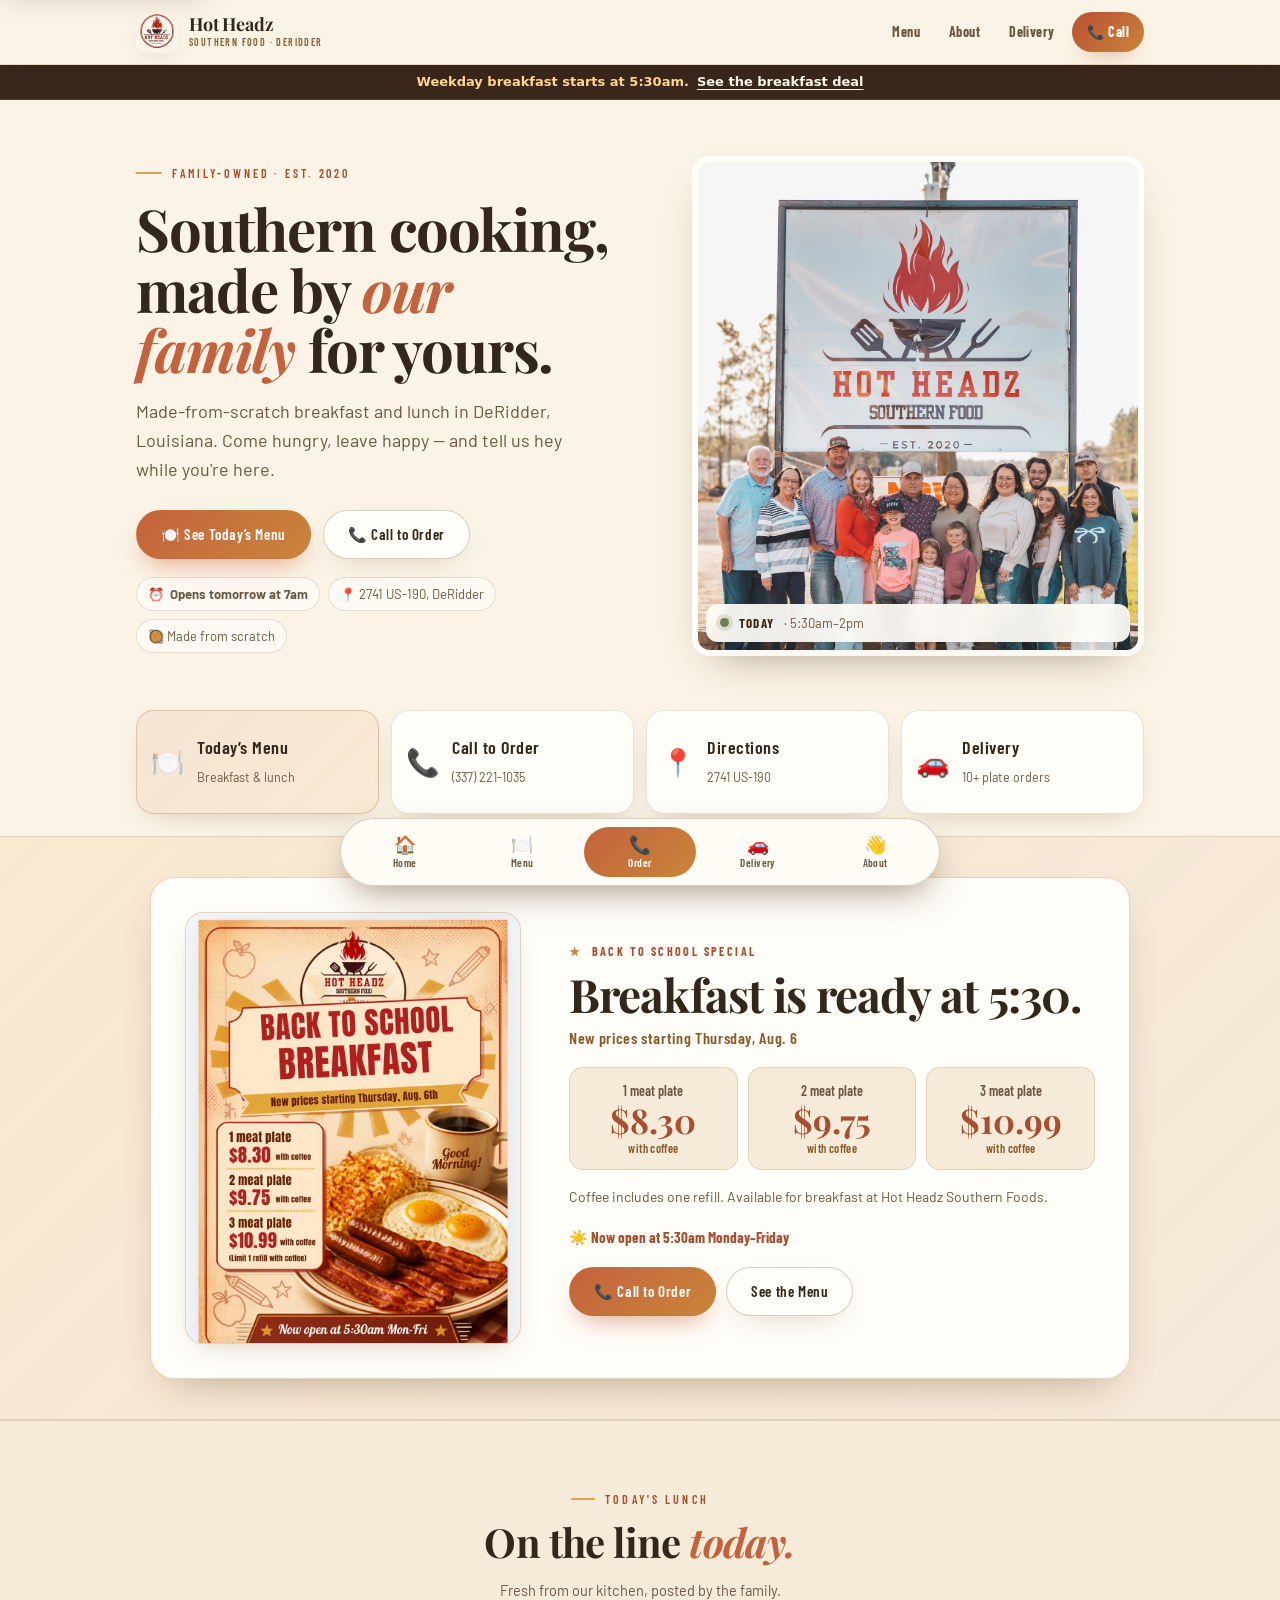
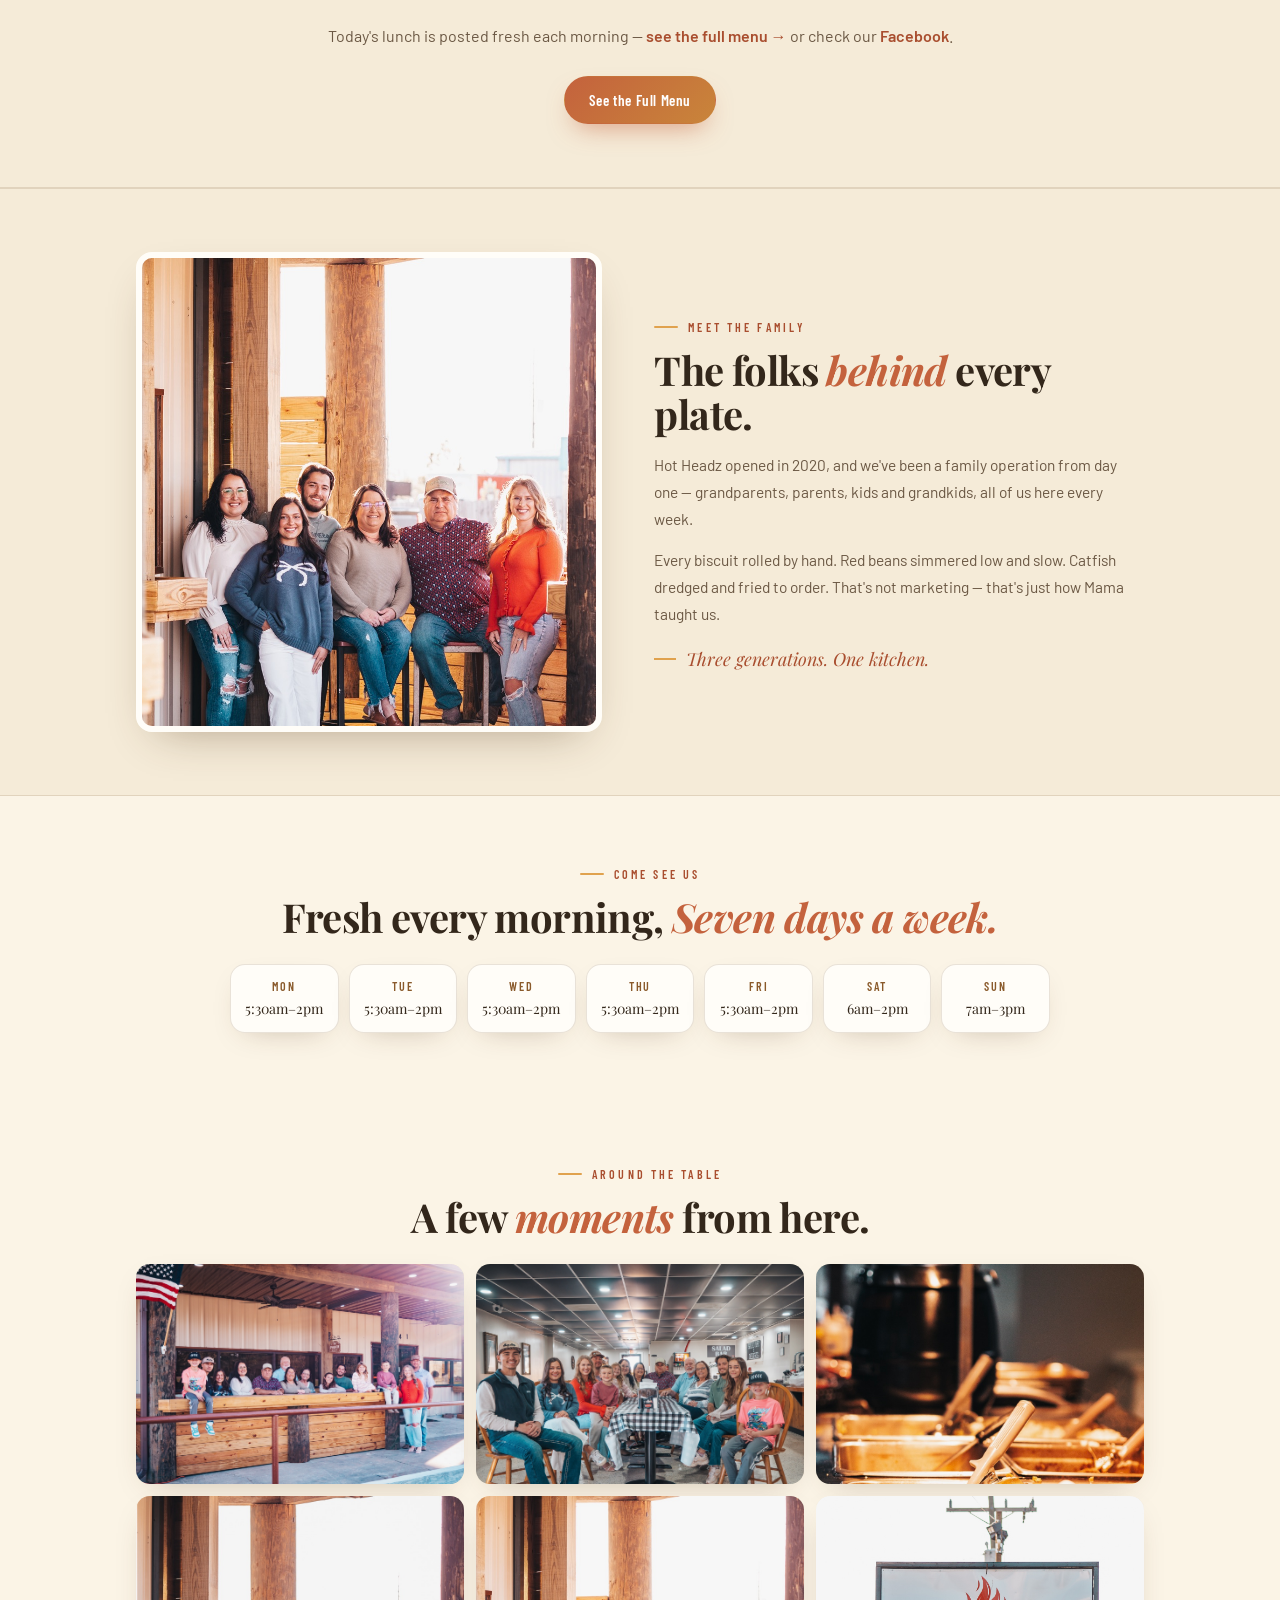
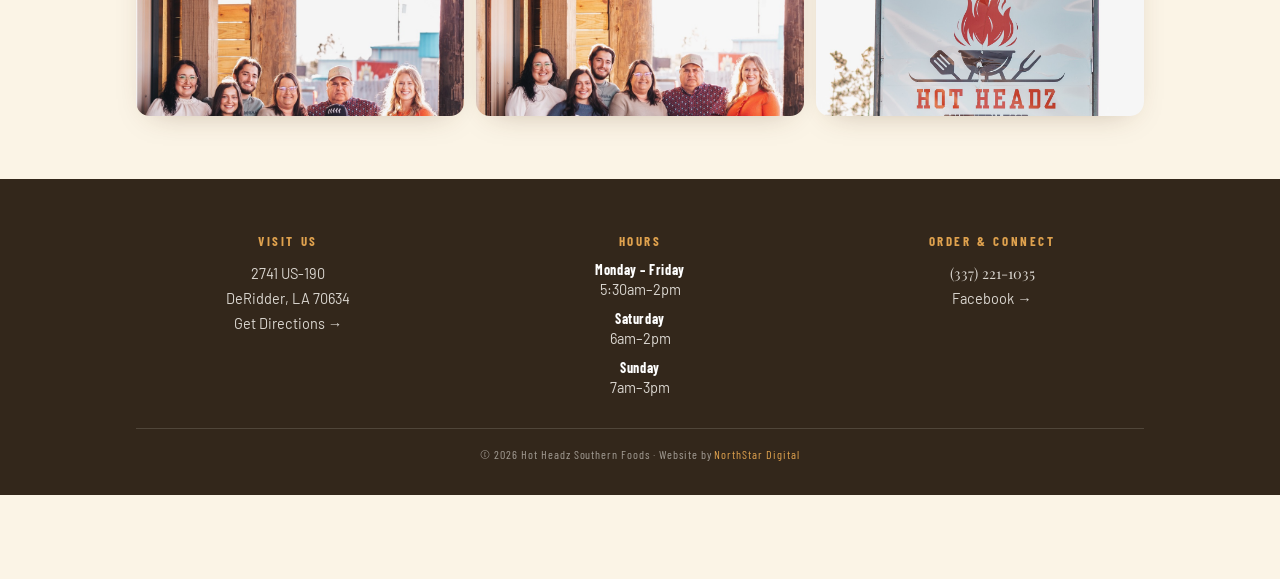
==== commit 12ab2997: "Put menu, call, and directions ahead of promotion" ====
--- a/index.html
+++ b/index.html
@@ -300,6 +300,16 @@
     </div>
   </section>
 
+  <!-- ─── QUICK ACTIONS ─── -->
+  <section class="quick" aria-label="Quick actions">
+    <div class="wrap quick-grid">
+      <a class="quick-card feature" href="/menu"><span class="quick-ic">🍽️</span><span class="quick-tx">Today’s Menu</span><span class="quick-sub">Breakfast & lunch</span></a>
+      <a class="quick-card" href="tel:+13372211035"><span class="quick-ic">📞</span><span class="quick-tx">Call to Order</span><span class="quick-sub">(337) 221-1035</span></a>
+      <a class="quick-card" href="https://maps.google.com/?q=2741+US-190+DeRidder+LA+70634" target="_blank" rel="noopener"><span class="quick-ic">📍</span><span class="quick-tx">Directions</span><span class="quick-sub">2741 US-190</span></a>
+      <a class="quick-card" href="/delivery"><span class="quick-ic">🚗</span><span class="quick-tx">Delivery</span><span class="quick-sub">10+ plate orders</span></a>
+    </div>
+  </section>
+
   <!-- ─── BACK TO SCHOOL BREAKFAST ─── -->
   <section class="school-promo" data-hh-promo="backToSchoolBreakfast" aria-labelledby="schoolPromoTitle">
     <div class="wrap">
@@ -324,16 +334,6 @@
           </div>
         </div>
       </div>
-    </div>
-  </section>
-
-  <!-- ─── QUICK ACTIONS ─── -->
-  <section class="quick" aria-label="Quick actions">
-    <div class="wrap quick-grid">
-      <a class="quick-card feature" href="/menu"><span class="quick-ic">🍽️</span><span class="quick-tx">Today’s Menu</span><span class="quick-sub">Breakfast & lunch</span></a>
-      <a class="quick-card" href="tel:+13372211035"><span class="quick-ic">📞</span><span class="quick-tx">Call to Order</span><span class="quick-sub">(337) 221-1035</span></a>
-      <a class="quick-card" href="https://maps.google.com/?q=2741+US-190+DeRidder+LA+70634" target="_blank" rel="noopener"><span class="quick-ic">📍</span><span class="quick-tx">Directions</span><span class="quick-sub">2741 US-190</span></a>
-      <a class="quick-card" href="/delivery"><span class="quick-ic">🚗</span><span class="quick-tx">Delivery</span><span class="quick-sub">10+ plate orders</span></a>
     </div>
   </section>
 
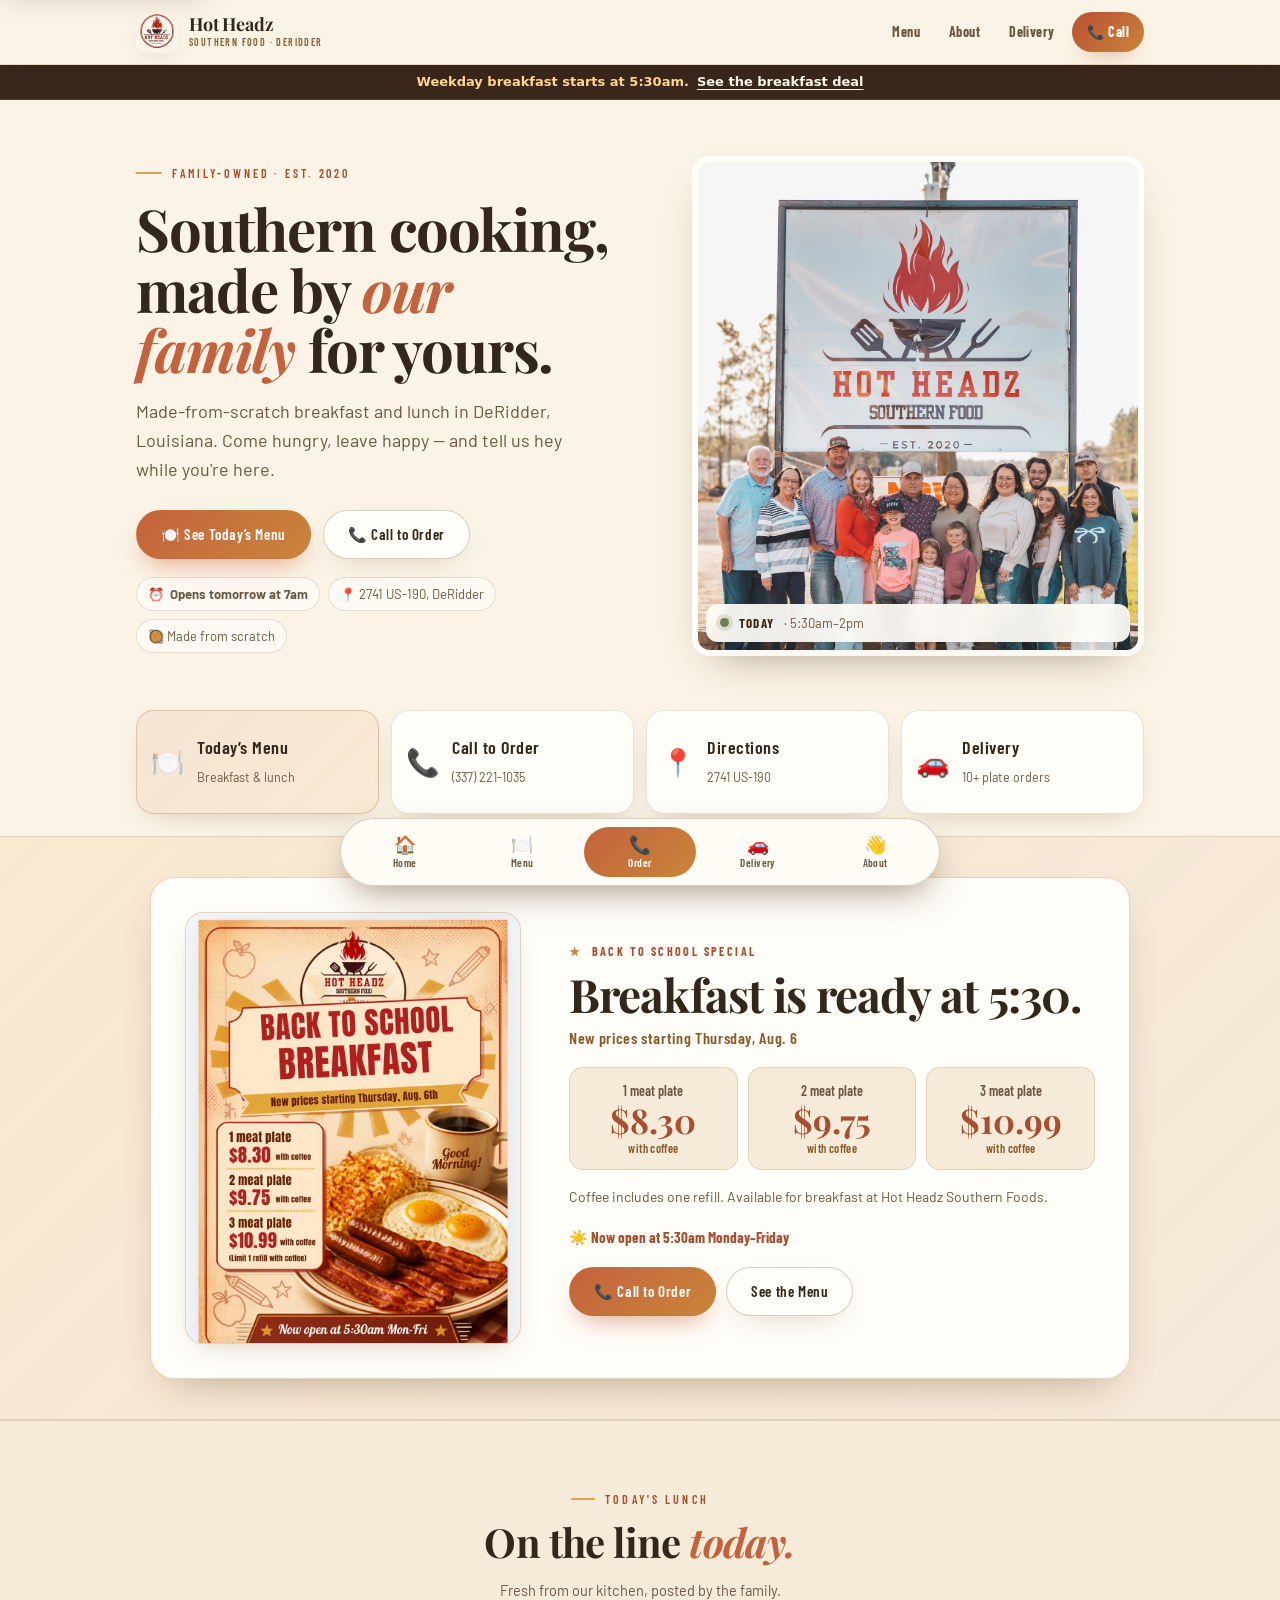
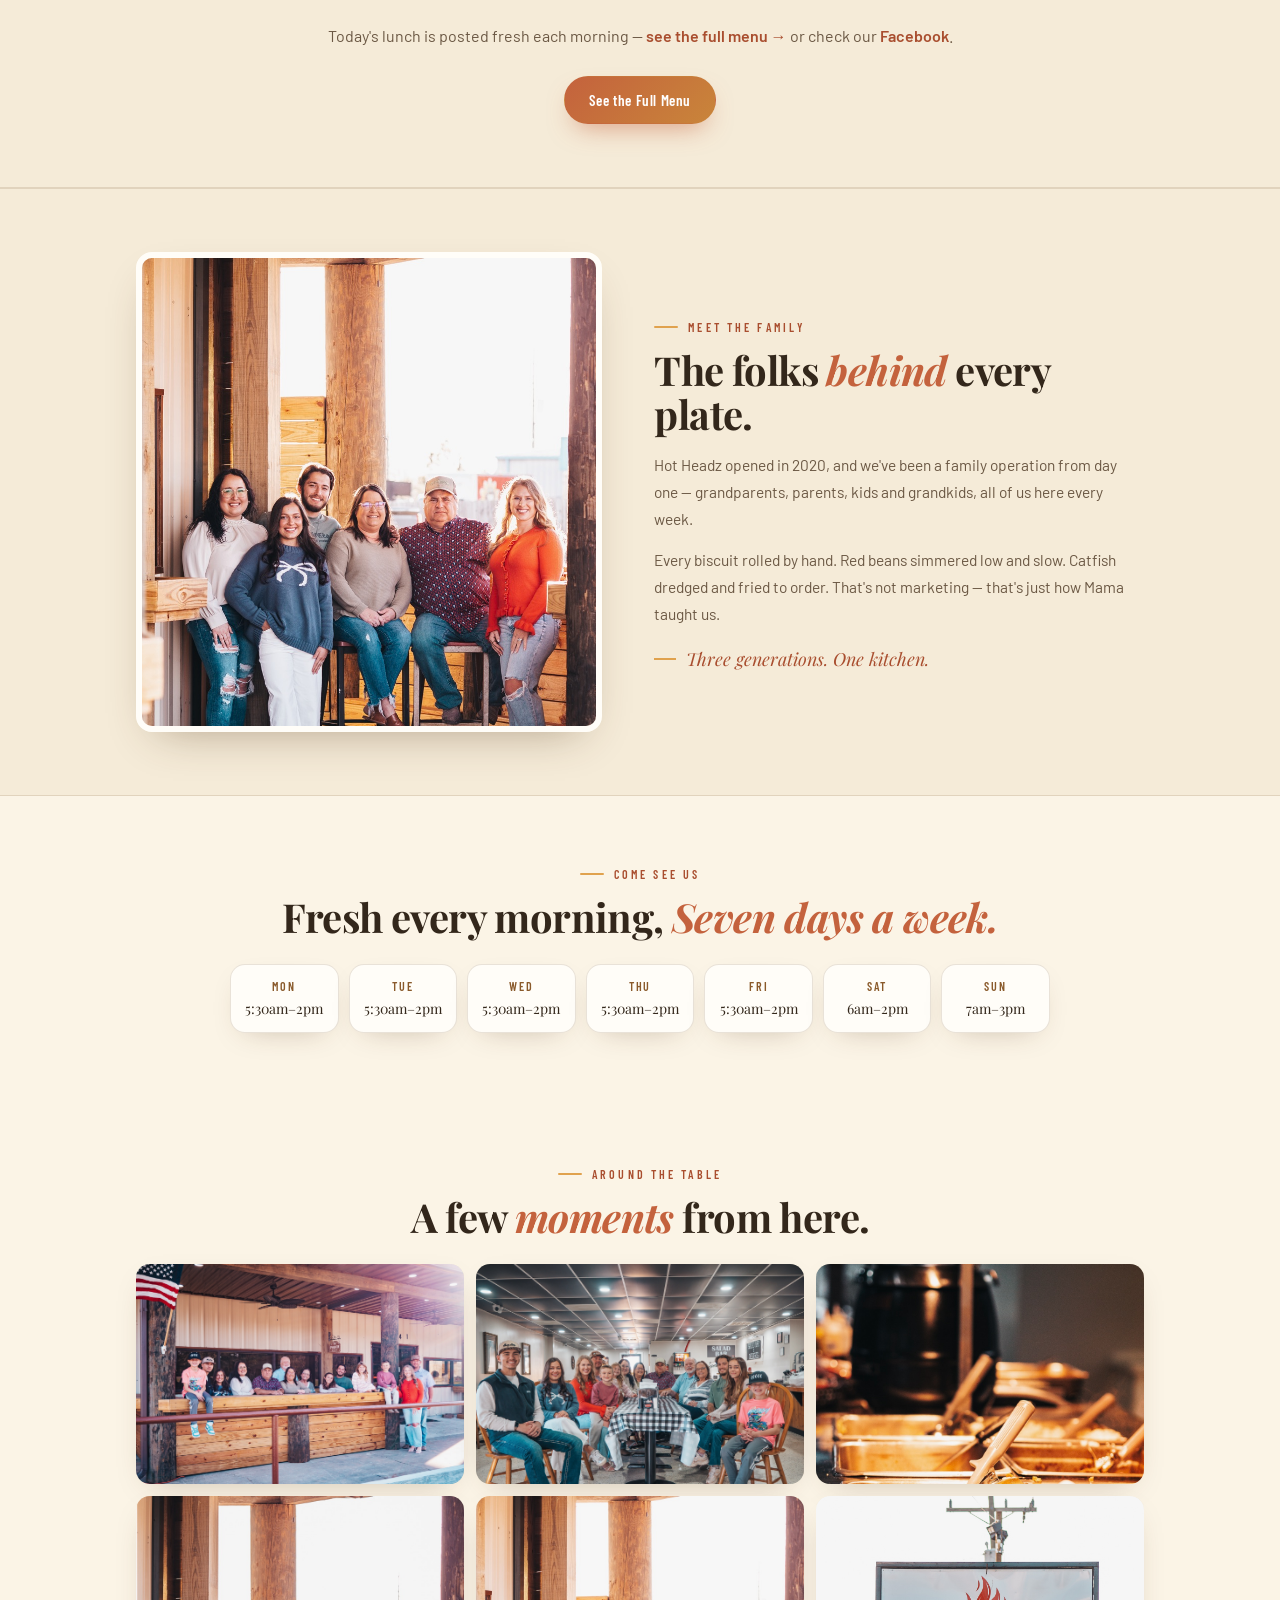
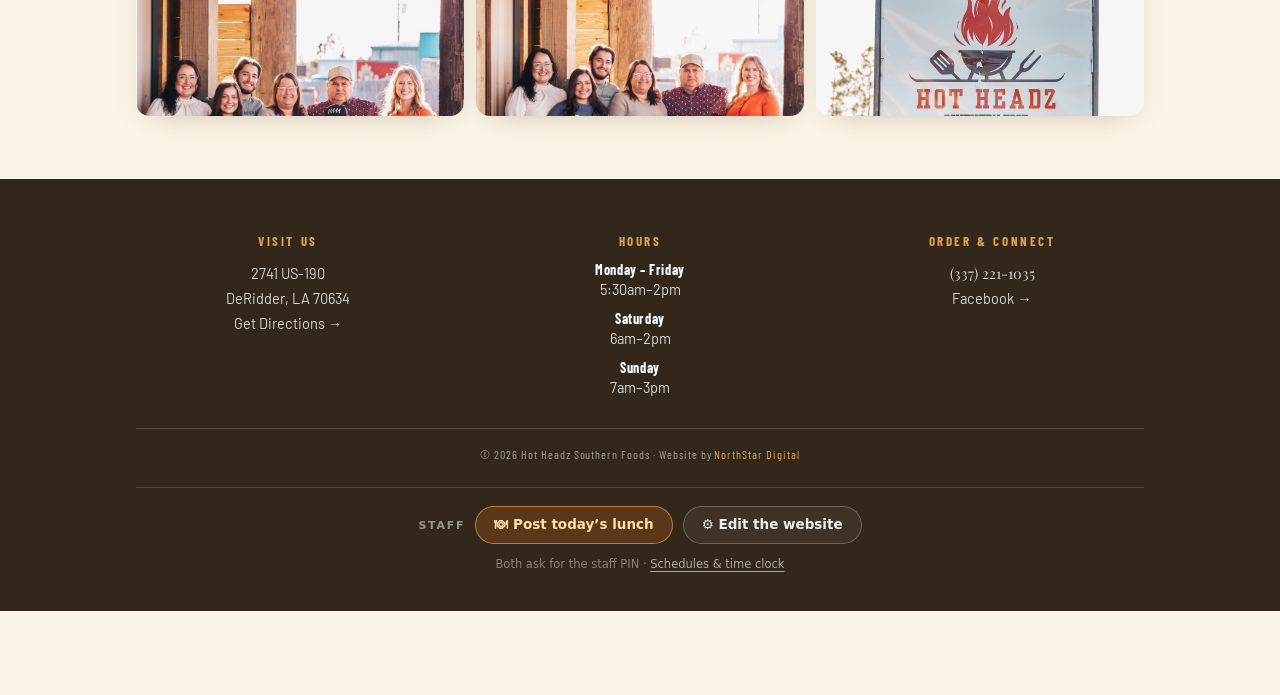
==== commit 0e4f20e3: "Replace the five-tap easter egg with a real staff button Getting into the menu tools meant tapping t" ====
--- a/index.html
+++ b/index.html
@@ -240,8 +240,8 @@
 @media(prefers-reduced-motion:reduce){*{animation:none!important;transition:none!important;}}
 </style>
 <link rel="manifest" href="/manifest.webmanifest">
-<link rel="stylesheet" href="/site-refresh.css?v=20260805b">
-<script defer src="/site-refresh.js?v=20260805"></script>
+<link rel="stylesheet" href="/site-refresh.css?v=20260905">
+<script defer src="/site-refresh.js?v=20260905"></script>
 </head>
 <body class="hh-refresh hh-home">
 
@@ -430,7 +430,7 @@
           <p><a href="https://www.facebook.com/people/Hot-Headz-Southern-Foods/100064025473003/" target="_blank" rel="noopener">Facebook →</a></p>
         </div>
       </div>
-      <div class="foot-bottom">© <span id="hhSecret" data-hh-year>2026</span> Hot Headz Southern Foods · Website by <a href="https://www.northstardigitalweb.com" target="_blank" rel="noopener">NorthStar Digital</a></div>
+      <div class="foot-bottom">© <span data-hh-year>2026</span> Hot Headz Southern Foods · Website by <a href="https://www.northstardigitalweb.com" target="_blank" rel="noopener">NorthStar Digital</a></div>
     </div>
   </footer>
 
@@ -448,8 +448,7 @@
 <!-- Live hours from Supabase (single source of truth — edited in the fb-editor) -->
 <script>
 (function(){
-  var URL="https://zgqjzgonwvkxfbdseieg.supabase.co/rest/v1/menu_defaults?key=eq.hours&select=value";
-  var KEY="eyJhbGciOiJIUzI1NiIsInR5cCI6IkpXVCJ9.eyJpc3MiOiJzdXBhYmFzZSIsInJlZiI6InpncWp6Z29ud3ZreGZiZHNlaWVnIiwicm9sZSI6ImFub24iLCJpYXQiOjE3NzY1Njk4NTksImV4cCI6MjA5MjE0NTg1OX0.1mGtFUKumyQUgU0pO2CxIYSKLEuYEzspCGk9ncYYavk";
+  var HOURS_URL="/api/menu-read?table=menu_defaults&match=hours";
   var FULL=["Sunday","Monday","Tuesday","Wednesday","Thursday","Friday","Saturday"];
   var ORDER=["Monday","Tuesday","Wednesday","Thursday","Friday","Saturday","Sunday"];
   var ABBR={Monday:"Mon",Tuesday:"Tue",Wednesday:"Wed",Thursday:"Thu",Friday:"Fri",Saturday:"Sat",Sunday:"Sun"};
@@ -460,9 +459,10 @@
     return m[1]+(m[2]&&m[2]!=="00"?(":"+m[2]):"")+m[3].toLowerCase();
   }
   function val(w){return (!w||!w.open)?"Closed":(shortT(w.open)+"–"+shortT(w.close));}
-  fetch(URL,{headers:{apikey:KEY,Authorization:"Bearer "+KEY}})
+  fetch(HOURS_URL)
     .then(function(r){return r.json();})
-    .then(function(d){
+    .then(function(payload){
+      var d=(payload&&payload.rows)||[];
       var weekly=d&&d[0]&&d[0].value&&d[0].value.weekly;
       if(!weekly||!weekly.length) return;
       var byDay={}; weekly.forEach(function(w){byDay[w.day]=Object.assign({},w);});
@@ -508,8 +508,6 @@
 <!-- Today's specials — live from Supabase (lunch_dates), set in the Menu Editor -->
 <script>
 (function(){
-  var SB="https://zgqjzgonwvkxfbdseieg.supabase.co/rest/v1";
-  var KEY="eyJhbGciOiJIUzI1NiIsInR5cCI6IkpXVCJ9.eyJpc3MiOiJzdXBhYmFzZSIsInJlZiI6InpncWp6Z29ud3ZreGZiZHNlaWVnIiwicm9sZSI6ImFub24iLCJpYXQiOjE3NzY1Njk4NTksImV4cCI6MjA5MjE0NTg1OX0.1mGtFUKumyQUgU0pO2CxIYSKLEuYEzspCGk9ncYYavk";
   var MO=["Jan","Feb","Mar","Apr","May","Jun","Jul","Aug","Sep","Oct","Nov","Dec"];
   var WD=["Sunday","Monday","Tuesday","Wednesday","Thursday","Friday","Saturday"];
   var d=new Date();
@@ -519,46 +517,35 @@
   function fallback(){ if(wrap) wrap.innerHTML='<p style="grid-column:1/-1;text-align:center;color:var(--ink-soft);">Today\'s lunch is posted fresh each morning — <a href="/menu" style="color:var(--terra-deep);font-weight:600;">see the full menu →</a> or check our <a href="https://www.facebook.com/people/Hot-Headz-Southern-Foods/100064025473003/" target="_blank" rel="noopener" style="color:var(--terra-deep);font-weight:600;">Facebook</a>.</p>'; }
   function col(title,icon,arr){
     if(!arr||!arr.length) return "";
-    var li=arr.map(function(x){return "<li>"+esc(x.name)+(x.desc?"<small>"+esc(x.desc)+"</small>":"")+"</li>";}).join("");
+    var li=arr.map(function(x){var item=typeof x==="string"?{name:x,desc:""}:(x||{});return "<li>"+esc(item.name)+(item.desc?"<small>"+esc(item.desc)+"</small>":"")+"</li>";}).join("");
     return '<div class="spec-col"><h3>'+icon+" "+title+"</h3><ul>"+li+"</ul></div>";
   }
-  fetch(SB+"/lunch_dates?select=lunch_date,data&lunch_date=gte."+iso+"&order=lunch_date.asc&limit=1",
-        {headers:{apikey:KEY,Authorization:"Bearer "+KEY}})
-    .then(function(r){return r.json();})
-    .then(function(rows){
+  Promise.all([
+    fetch("/api/menu-read?table=lunch_dates&direction=asc&limit=1&from="+encodeURIComponent(iso))
+      .then(function(r){return r.json();}).then(function(p){return (p&&p.rows)||[];}),
+    fetch("/api/menu-read?table=menu_defaults&match=sameDaily")
+      .then(function(r){return r.json();}).then(function(p){return (p&&p.rows)||[];})
+  ])
+    .then(function(results){
+      var rows=results[0], defaults=results[1];
       if(!rows||!rows.length){return fallback();}
       var row=rows[0], data=row.data||{}, lunch=data.lunch||{};
       if(lunch.show===false){return fallback();}
-      var meats=lunch.meats||[], sides=lunch.sides||[];
-      if(!meats.length&&!sides.length){return fallback();}
+      var meats=lunch.meats||[], sides=lunch.sides||[], sameDaily=lunch.sameDaily||[];
+      if(!sameDaily.length&&defaults&&defaults[0]&&defaults[0].value){sameDaily=defaults[0].value.items||[];}
+      if(!meats.length&&!sides.length&&!sameDaily.length){return fallback();}
       // date label
       var dateEl=document.getElementById("specialsDate"), eyeEl=document.getElementById("specialsEyebrow");
       var parts=row.lunch_date.split("-"), rd=new Date(parts[0],parts[1]-1,parts[2]);
       var isToday=row.lunch_date===iso;
       if(eyeEl) eyeEl.textContent=isToday?"Today's Lunch":(WD[rd.getDay()]+"'s Lunch");
       if(dateEl) dateEl.textContent=(isToday?"Serving today, ":"Coming up ")+WD[rd.getDay()]+", "+MO[rd.getMonth()]+" "+rd.getDate()+" · while it lasts.";
-      var html=col("Mains","🍗",meats)+col("Sides","🥬",sides);
+      var html=col("Mains","🍗",meats)+col("Sides","🥬",sides)+col("Same Daily","📅",sameDaily);
       if(data.crawfish&&data.crawfish.show) html+='<div class="spec-crawfish">🦞 Crawfish boiling today — come get \'em while they\'re hot!</div>';
       wrap.innerHTML=html;
     }).catch(fallback);
 })();
 </script>
 
-<!-- Hidden staff access to the Menu Editor: tap the footer year 5 times quickly -->
-<script>
-(function(){
-  var el = document.getElementById('hhSecret');
-  if (!el) return;
-  var taps = 0, timer = null;
-  el.style.cursor = 'default';
-  el.addEventListener('click', function(){
-    taps++;
-    clearTimeout(timer);
-    timer = setTimeout(function(){ taps = 0; }, 1500);
-    if (taps >= 5){ taps = 0; window.location.href = '/editor'; }
-  });
-})();
-</script>
-
 </body>
 </html>
--- a/site-refresh.css
+++ b/site-refresh.css
@@ -90,7 +90,7 @@
   font:600 13px/1.35 system-ui,sans-serif;
 }
 .hh-announcement strong{color:#ffd792}
-.hh-announcement a{text-decoration:underline;text-underline-offset:3px}
+.hh-announcement a{color:#fff7eb!important;text-decoration:underline;text-underline-offset:3px}
 .hh-announcement a:hover{color:#ffd792}
 
 /* Shared visible footer used on the dark utility pages */
@@ -279,18 +279,24 @@
   .hh-menu .topnav a.ghost:nth-of-type(n+3),
   .hh-delivery-page .topnav a.ghost:nth-of-type(n+3){display:none}
   .hh-menu .app{padding:16px 12px 168px!important}
-  .hh-menu .hero{padding:22px 12px 18px!important;margin-bottom:14px!important}
-  .hh-menu .hero-flame{font-size:30px!important}
-  .hh-menu .hero-title{font-size:42px!important}
-  .hh-menu .countdown-wrap{margin-top:12px!important}
-  .hh-menu .school-deal{grid-template-columns:1fr!important;padding:17px!important;gap:12px!important}
-  .hh-menu .school-deal-art{display:none!important}
+  .hh-menu .hero{padding:16px 10px 14px!important;margin-bottom:12px!important}
+  .hh-menu .hero-flame{font-size:24px!important;margin-bottom:3px!important}
+  .hh-menu .hero-eyebrow{margin-bottom:8px!important}
+  .hh-menu .hero-title{font-size:38px!important;margin-bottom:4px!important}
+  .hh-menu{width:100%;max-width:100vw;overflow-x:hidden!important}
+  .hh-menu .countdown-wrap{display:none!important}
+  .hh-menu .status-wrap{margin-top:12px!important}
+  .hh-menu .school-deal{grid-template-columns:1fr!important;padding:14px!important;gap:8px!important;margin-bottom:14px!important}
+  .hh-menu .school-deal-art,.hh-menu .school-deal-kicker,.hh-menu .school-deal-note{display:none!important}
+  .hh-menu .school-deal h2{font-size:32px!important;margin-bottom:3px!important}
+  .hh-menu .school-deal-start{margin-bottom:10px!important}
   .hh-menu .school-deal-prices{grid-template-columns:repeat(3,1fr)!important}
-  .hh-menu .school-deal-prices li{min-width:0!important;text-align:center!important;padding:9px 5px!important}
+  .hh-menu .school-deal-prices li{min-width:0!important;text-align:center!important;padding:9px 5px!important;grid-template-columns:1fr!important;grid-template-rows:auto auto auto!important;gap:2px!important;place-items:center!important}
+  .hh-menu .school-deal-prices li span,.hh-menu .school-deal-prices li strong,.hh-menu .school-deal-prices li small{display:block!important;width:100%!important;text-align:center!important}
   .hh-menu .school-deal-prices li span{font-size:11px!important}
   .hh-menu .school-deal-prices li strong{font-size:20px!important}
   .hh-menu .school-deal-prices li small{font-size:10px!important}
-  .hh-menu .school-deal-note,.hh-menu .school-deal-hours{margin-bottom:4px!important}
+  .hh-menu .school-deal-hours{margin:8px 0 0!important;font-size:12px!important}
   .hh-menu .day-tabs-wrap{top:58px!important;margin-inline:-12px!important}
   .hh-menu .day-tab{font-size:12px!important;padding-inline:9px!important}
   .hh-menu .cat-top-bar{top:116px}
@@ -321,3 +327,49 @@
   .topbar,.hh-announcement,.dock,.action-bar,.hh-skip-link{display:none!important}
   body{padding-bottom:0!important}
 }
+
+/* ── Staff entry point ──────────────────────────────────────────────
+   The kitchen posts the daily lunch from a phone, once a day, usually in a
+   hurry. Asking them to remember a URL guarantees they will not. So this
+   lives at the bottom of every public page, plainly labelled and big enough
+   to hit with a thumb — quiet enough that a customer reads straight past it,
+   loud enough that staff never have to ask again. */
+.hh-staff-bar{
+  display:flex;flex-wrap:wrap;align-items:center;justify-content:center;
+  gap:10px;max-width:1040px;margin:26px auto 0;padding:18px 18px 4px;
+  border-top:1px solid rgba(255,253,248,.14);
+}
+.hh-staff-bar .hh-staff-label{
+  font:800 11px/1 system-ui,sans-serif;letter-spacing:.16em;text-transform:uppercase;
+  color:rgba(255,253,248,.5);
+}
+.hh-staff-bar a.hh-staff-btn{
+  display:inline-flex;align-items:center;gap:8px;
+  padding:11px 18px;border-radius:999px;
+  font:700 13.5px/1 system-ui,sans-serif;text-decoration:none;white-space:nowrap;
+  border:1px solid rgba(255,253,248,.24);
+  background:rgba(255,253,248,.06);color:rgba(255,253,248,.92);
+  transition:background .15s ease,border-color .15s ease,transform .15s ease;
+}
+.hh-staff-bar a.hh-staff-btn:hover,
+.hh-staff-bar a.hh-staff-btn:focus-visible{
+  background:rgba(255,253,248,.14);border-color:rgba(255,253,248,.45);
+  transform:translateY(-1px);text-decoration:none;
+}
+.hh-staff-bar a.hh-staff-btn.is-primary{
+  border-color:rgba(255,170,80,.6);background:rgba(255,122,24,.20);color:#ffdcb0;
+}
+.hh-staff-bar a.hh-staff-btn.is-primary:hover,
+.hh-staff-bar a.hh-staff-btn.is-primary:focus-visible{
+  background:rgba(255,122,24,.34);border-color:rgba(255,190,110,.95);color:#fff2e2;
+}
+.hh-staff-bar .hh-staff-note{
+  flex-basis:100%;text-align:center;margin:2px 0 0;
+  font:400 11.5px/1.5 system-ui,sans-serif;color:rgba(255,253,248,.42);
+}
+@media(max-width:560px){
+  .hh-staff-bar{gap:9px;padding-top:16px}
+  .hh-staff-bar a.hh-staff-btn{flex:1 1 100%;justify-content:center;padding:13px 18px;font-size:14.5px}
+}
+.hh-staff-bar .hh-staff-note a{color:rgba(255,253,248,.6);text-decoration:underline;text-underline-offset:3px}
+.hh-staff-bar .hh-staff-note a:hover{color:rgba(255,253,248,.9)}
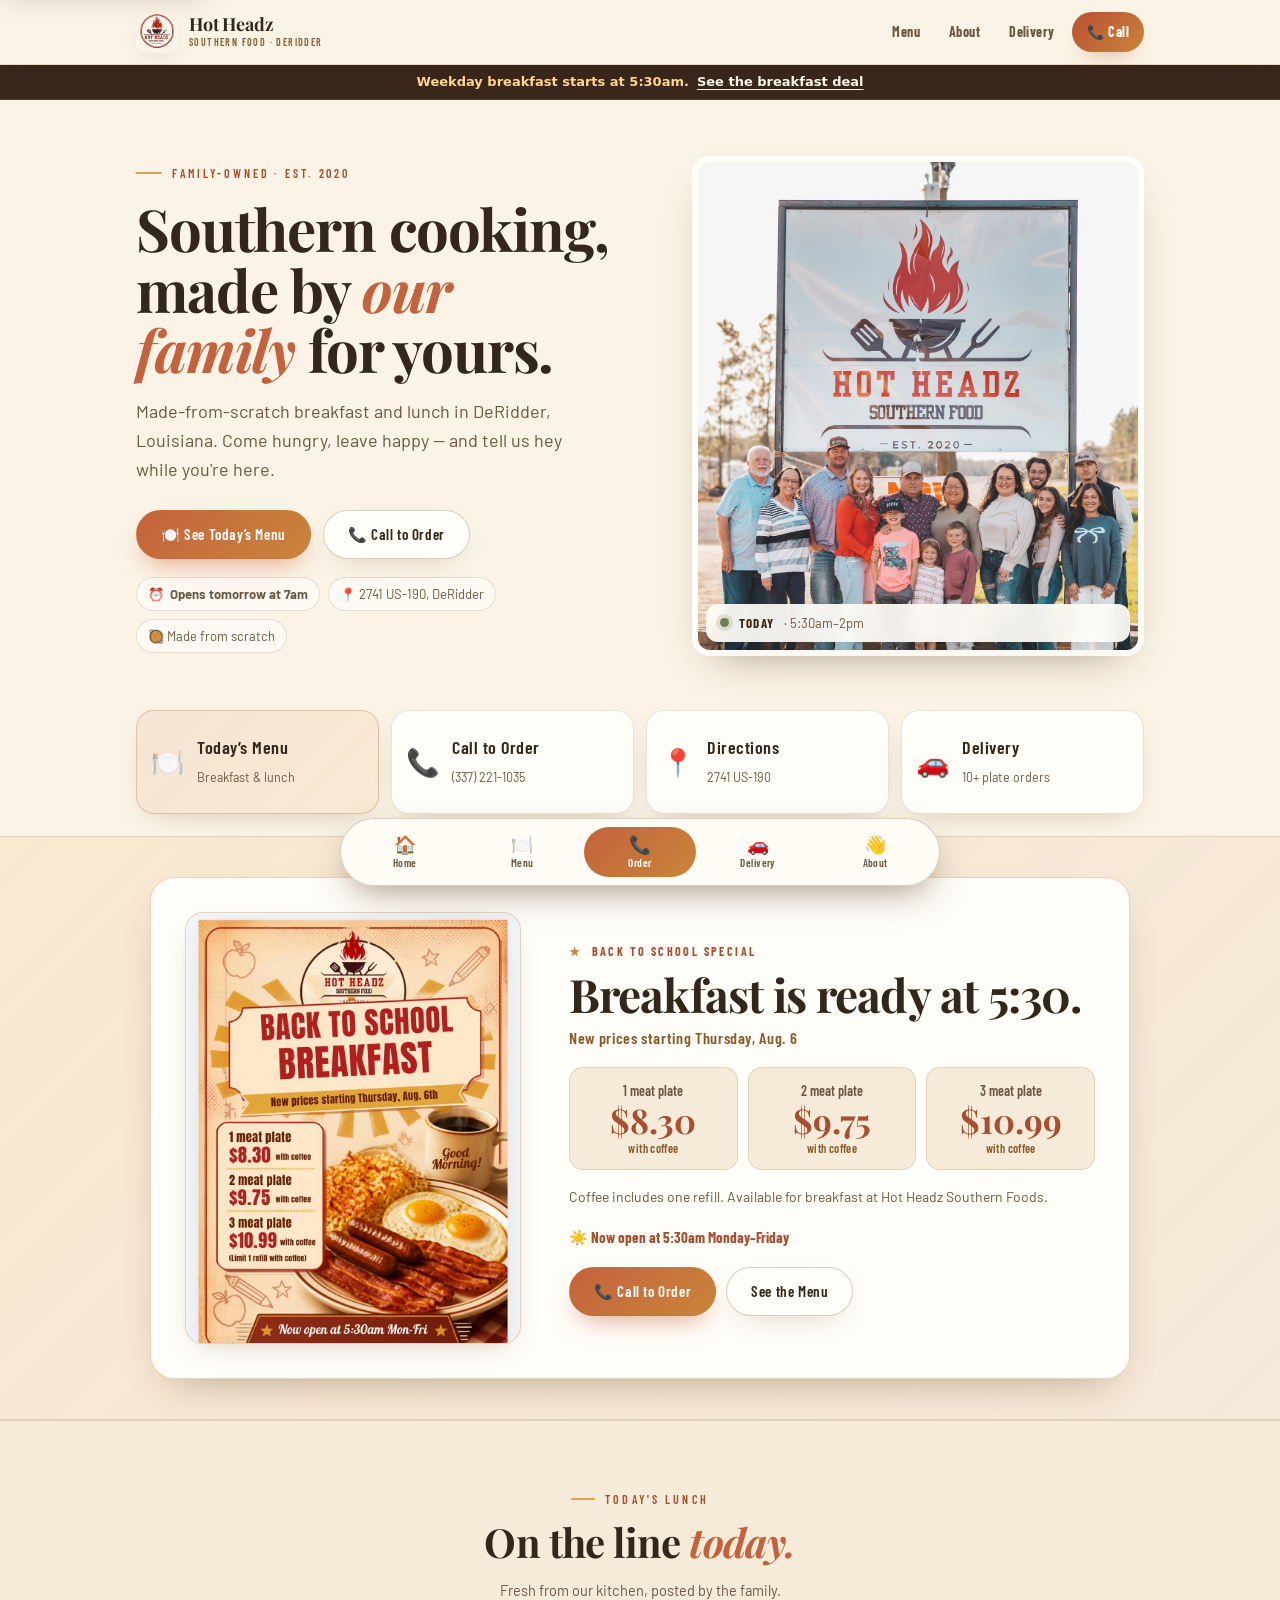
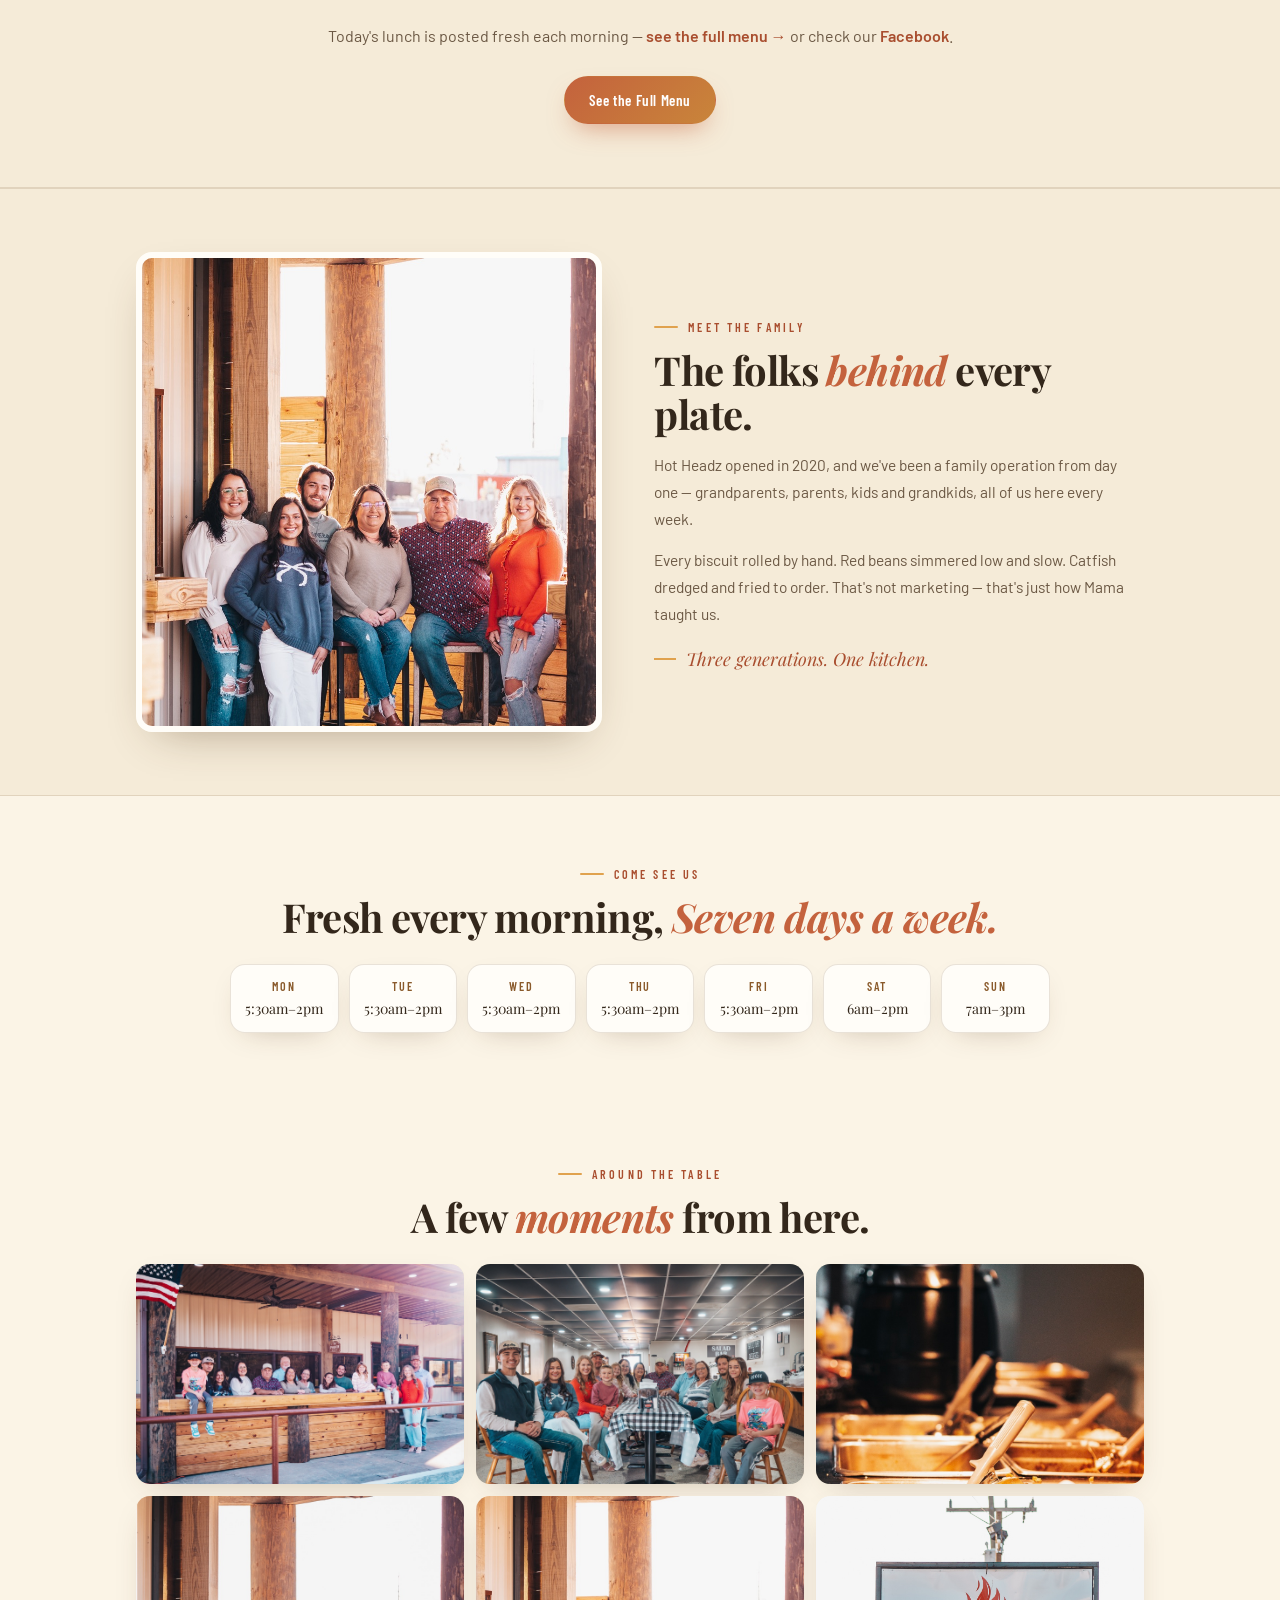
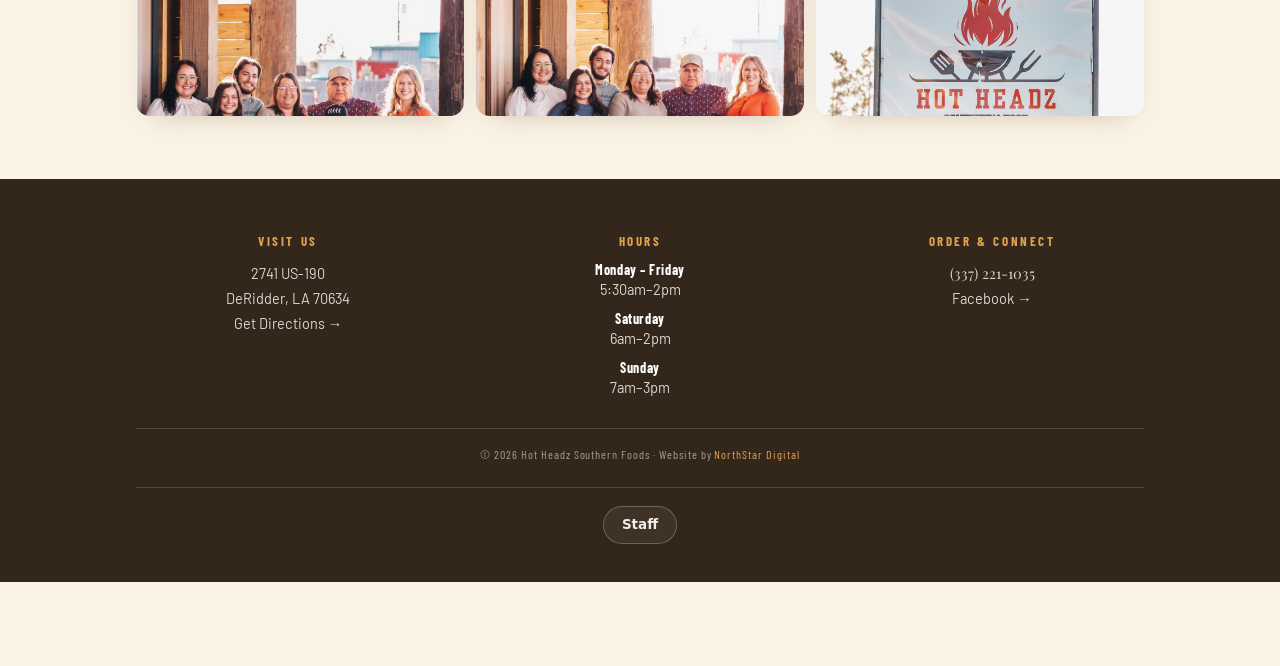
==== commit 9c678ed6: "One Staff button, to the PIN page The previous commit turned "a staff button" into a three-link bar " ====
--- a/index.html
+++ b/index.html
@@ -240,8 +240,8 @@
 @media(prefers-reduced-motion:reduce){*{animation:none!important;transition:none!important;}}
 </style>
 <link rel="manifest" href="/manifest.webmanifest">
-<link rel="stylesheet" href="/site-refresh.css?v=20260905">
-<script defer src="/site-refresh.js?v=20260905"></script>
+<link rel="stylesheet" href="/site-refresh.css?v=20260905b">
+<script defer src="/site-refresh.js?v=20260905b"></script>
 </head>
 <body class="hh-refresh hh-home">
 
--- a/site-refresh.css
+++ b/site-refresh.css
@@ -339,10 +339,6 @@
   gap:10px;max-width:1040px;margin:26px auto 0;padding:18px 18px 4px;
   border-top:1px solid rgba(255,253,248,.14);
 }
-.hh-staff-bar .hh-staff-label{
-  font:800 11px/1 system-ui,sans-serif;letter-spacing:.16em;text-transform:uppercase;
-  color:rgba(255,253,248,.5);
-}
 .hh-staff-bar a.hh-staff-btn{
   display:inline-flex;align-items:center;gap:8px;
   padding:11px 18px;border-radius:999px;
@@ -356,20 +352,3 @@
   background:rgba(255,253,248,.14);border-color:rgba(255,253,248,.45);
   transform:translateY(-1px);text-decoration:none;
 }
-.hh-staff-bar a.hh-staff-btn.is-primary{
-  border-color:rgba(255,170,80,.6);background:rgba(255,122,24,.20);color:#ffdcb0;
-}
-.hh-staff-bar a.hh-staff-btn.is-primary:hover,
-.hh-staff-bar a.hh-staff-btn.is-primary:focus-visible{
-  background:rgba(255,122,24,.34);border-color:rgba(255,190,110,.95);color:#fff2e2;
-}
-.hh-staff-bar .hh-staff-note{
-  flex-basis:100%;text-align:center;margin:2px 0 0;
-  font:400 11.5px/1.5 system-ui,sans-serif;color:rgba(255,253,248,.42);
-}
-@media(max-width:560px){
-  .hh-staff-bar{gap:9px;padding-top:16px}
-  .hh-staff-bar a.hh-staff-btn{flex:1 1 100%;justify-content:center;padding:13px 18px;font-size:14.5px}
-}
-.hh-staff-bar .hh-staff-note a{color:rgba(255,253,248,.6);text-decoration:underline;text-underline-offset:3px}
-.hh-staff-bar .hh-staff-note a:hover{color:rgba(255,253,248,.9)}
